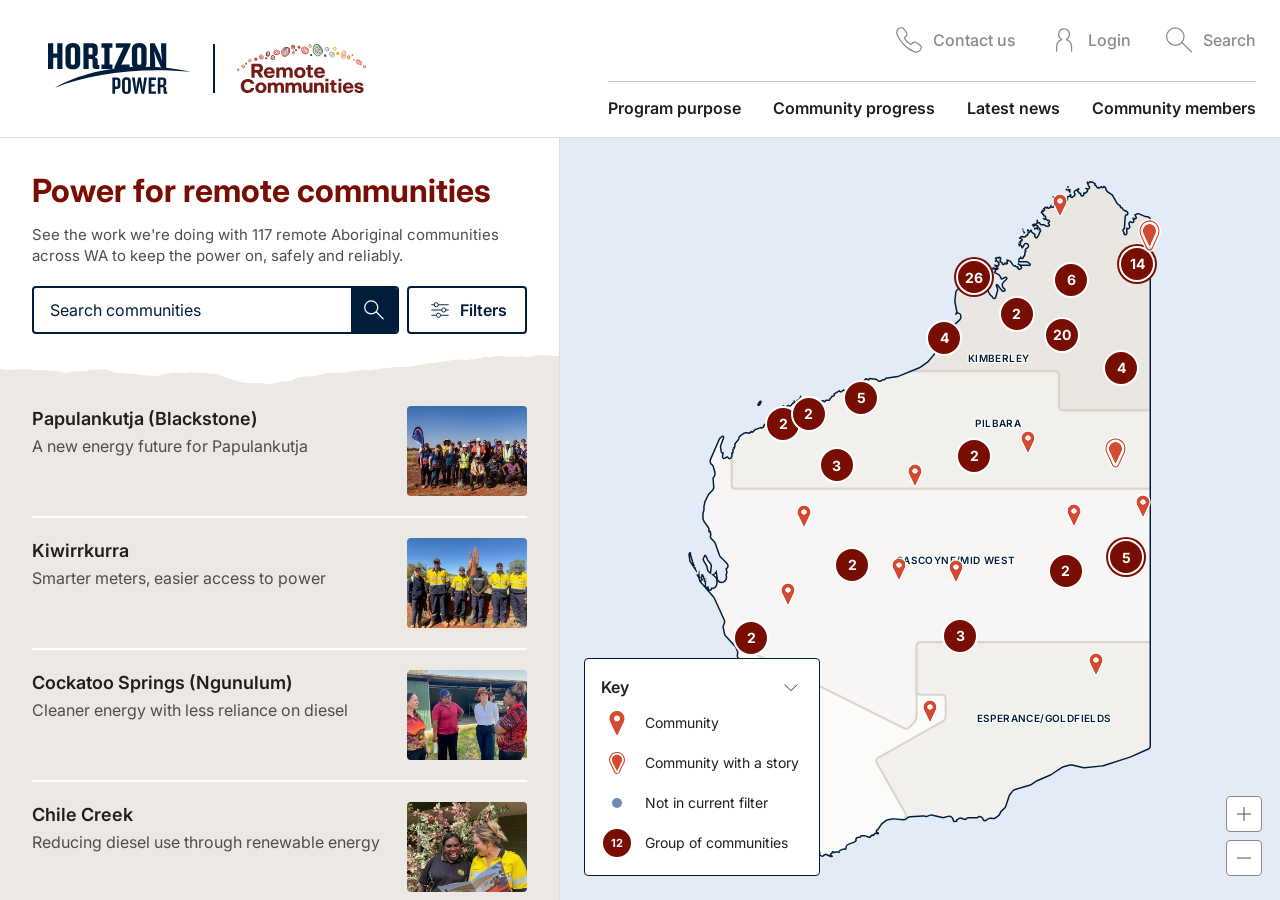
==== prototype-v2/index.html @ 29e87985 "Add version 2 copy and versions launch page prototype/ is now version 1 and frozen (tagged v1-nov-20" ====
<!doctype html>
<html lang="en-AU">
<head>
  <meta charset="utf-8">
  <meta name="viewport" content="width=device-width, initial-scale=1">
  <title>Remote Communities Map · Prototype</title>
  <link rel="preconnect" href="https://fonts.googleapis.com">
  <link rel="preconnect" href="https://fonts.gstatic.com" crossorigin>
  <link href="https://fonts.googleapis.com/css2?family=Inter:wght@400;500;600;700&display=swap" rel="stylesheet">
  <link rel="stylesheet" href="css/styles.css">
</head>
<body>
  <!-- HP RC icon set from the Figma wireframe kit v2 (32px, 1.25 stroke). Strokes use currentColor. -->
  <svg class="sprite" aria-hidden="true" xmlns="http://www.w3.org/2000/svg">
    <symbol id="i-search" viewBox="0 0 32 32"><path d="M12.3242 3.98413C17.1325 3.98413 21.0234 7.85639 21.0234 12.6248C21.0234 17.3931 17.1325 21.2654 12.3242 21.2654C7.51602 21.2653 3.625 17.393 3.625 12.6248C3.625 7.85647 7.51602 3.98425 12.3242 3.98413Z"/><path d="M19.1348 18.6492L28.2426 27.757" stroke-linecap="round"/></symbol>
    <symbol id="i-close" viewBox="0 0 32 32"><path d="M5.7 5.5L26.5 26.5M26.3 5.5L5.5 26.5" stroke-linecap="round"/></symbol>
    <symbol id="i-add" viewBox="0 0 32 32"><path d="M16 5.5V26.5" stroke-linecap="round"/><path d="M26.5 16H5.5" stroke-linecap="round"/></symbol>
    <symbol id="i-minus" viewBox="0 0 32 32"><path d="M26.5 16H5.5" stroke-linecap="round"/></symbol>
    <symbol id="i-chevron-right" viewBox="0 0 32 32"><path d="M12.5 8L20.5 16L12.5 24" stroke-linecap="round" stroke-linejoin="round"/></symbol>
    <symbol id="i-chevron-left" viewBox="0 0 32 32"><path d="M20.0002 24.0376L12.0127 16.0376L20.0002 8.0376" stroke-linecap="round" stroke-linejoin="round"/></symbol>
    <symbol id="i-chevron-down" viewBox="0 0 32 32"><path d="M24.0244 13L16.0244 21L8.02441 13" stroke-linecap="round" stroke-linejoin="round"/></symbol>
    <symbol id="i-call" viewBox="0 0 32 32"><path d="M7.39259 3.81478C7.91983 3.63033 8.48859 3.60925 9.02443 3.75619L9.25978 3.83236L9.28029 3.84017C9.70776 4.01788 10.1996 4.45464 10.6504 4.9222C11.1259 5.41529 11.6367 6.03034 12.1055 6.66341C12.574 7.29598 13.011 7.96025 13.334 8.55501C13.4953 8.85204 13.634 9.1414 13.7334 9.40755C13.8288 9.66282 13.9063 9.94422 13.9063 10.2094V10.2181C13.8988 10.7359 13.7452 11.241 13.4629 11.6752C13.1904 12.0943 12.8076 12.429 12.3584 12.6469C12.1873 12.7516 12.0388 12.8896 11.9209 13.0521C11.8005 13.2182 11.7146 13.4068 11.669 13.6068C11.6234 13.8068 11.6189 14.0144 11.6553 14.2162C11.6827 14.3675 11.7329 14.514 11.8038 14.6498L11.8819 14.7826L11.9268 14.8636C12.9437 17.0649 14.7011 18.8331 16.8838 19.8656L17.3252 20.0629L17.4219 20.1127C17.5504 20.1949 17.6944 20.2511 17.8448 20.2767C17.9949 20.3023 18.1487 20.2971 18.2969 20.2621C18.4453 20.227 18.5861 20.1619 18.709 20.0717C18.8317 19.9815 18.9348 19.8675 19.0127 19.7367L19.0293 19.7113C19.6668 18.7477 20.4497 18.1835 21.378 18.1C22.1613 18.0295 22.932 18.314 23.6573 18.7699L23.9659 18.975C24.7195 19.508 25.5147 20.0435 26.2627 20.642C26.3798 20.7356 26.5013 20.8284 26.6309 20.9271C26.7583 21.0241 26.8937 21.1262 27.0254 21.2328C27.287 21.4444 27.5619 21.6911 27.7872 21.9867C28.017 22.2882 28.1999 22.6473 28.2676 23.0795C28.3351 23.5105 28.2807 23.9711 28.1036 24.4672C27.684 25.5294 26.9943 26.439 26.1026 27.1176C25.2109 27.7961 24.1502 28.2182 23.0362 28.3383C22.4039 28.2445 21.9646 28.119 21.5391 27.9554C17.6059 26.3667 14.0439 24.0041 11.0577 21.0062C8.07136 18.0083 5.72294 14.4368 4.15333 10.5072C3.85658 9.86924 3.70222 9.17394 3.70412 8.47005C3.70611 7.75311 3.86848 7.04561 4.1797 6.39974C4.49097 5.75382 4.94337 5.18593 5.50294 4.73763C6.0568 4.29399 6.70243 3.97905 7.39259 3.81478Z" stroke-linecap="round" stroke-linejoin="round"/></symbol>
    <symbol id="i-email" viewBox="0 0 32 32"><path d="M3.86394 7.43354L15.3865 17.1486C15.7409 17.4474 16.2591 17.4474 16.6136 17.1486L28.1361 7.43354M3.62598 24.3288L13.6204 16.0002M28.3741 24.3288L18.3796 16.0002M5.52967 25.5186H26.4704C27.5217 25.5186 28.3741 24.6663 28.3741 23.615V8.38539C28.3741 7.334 27.5217 6.48169 26.4704 6.48169H5.52967C4.47829 6.48169 3.62598 7.334 3.62598 8.38539V23.615C3.62598 24.6663 4.47829 25.5186 5.52967 25.5186Z"/></symbol>
    <symbol id="i-play" viewBox="0 0 32 32"><path d="M16 28.25C9.22121 28.25 3.75 22.7444 3.75 16C3.75 9.22121 9.25562 3.75 16 3.75C22.7444 3.75 28.25 9.25562 28.25 16C28.25 22.7444 22.7444 28.25 16 28.25ZM20.3701 16.3441L13.4192 20.3357C13.2816 20.4389 13.1784 20.4389 13.1096 20.4389C12.9375 20.4389 12.9375 20.1636 12.9375 20.0604V11.8364C12.9375 11.802 12.9375 11.4579 13.1096 11.4579C13.144 11.4579 13.2128 11.4579 13.3504 11.5611L20.611 15.7591C20.6454 15.7935 20.783 15.8968 20.7486 15.9656C20.7486 16 20.7142 16.1376 20.3701 16.3441Z"/></symbol>
    <symbol id="i-info" viewBox="0 0 32 32"><path d="M16 3.625C22.8345 3.625 28.375 9.16548 28.375 16C28.375 22.8345 22.8345 28.375 16 28.375C9.16548 28.375 3.625 22.8345 3.625 16C3.625 9.16548 9.16548 3.625 16 3.625Z"/><path d="M16 12V23.5" stroke-linecap="round"/><path d="M16 8.19995V8.89995" stroke-width="1.6" stroke-linecap="round"/></symbol>
    <symbol id="i-arrow-right" viewBox="0 0 32 32"><path d="M5.75 15.5H26.25" stroke-linecap="round"/><path d="M19.75 9L26.25 15.4968L19.75 22" stroke-linecap="round" stroke-linejoin="round"/></symbol>
    <symbol id="i-pin" viewBox="0 0 32 32"><path d="M16 3.83008C17.8137 3.83011 19.5535 4.55052 20.8359 5.83301C22.1184 7.11551 22.8389 8.85525 22.8389 10.669C22.8388 14.5067 21.0355 18.9238 19.1787 22.4385C18.2568 24.1836 17.3347 25.6833 16.6426 26.7461C16.3957 27.1253 16.1762 27.4475 15.999 27.7061C15.822 27.4476 15.6041 27.1249 15.3574 26.7461C14.6653 25.6833 13.7423 24.1837 12.8203 22.4385C10.9635 18.9238 9.16117 14.5066 9.16113 10.669C9.16113 8.85519 9.88155 7.11552 11.1641 5.83301C12.4466 4.55049 14.1863 3.83008 16 3.83008Z" stroke-linejoin="round"/><path d="M16 7.02881C18.0102 7.02881 19.6404 8.6583 19.6406 10.6685C19.6406 12.6788 18.0103 14.3091 16 14.3091C13.9899 14.3089 12.3604 12.6787 12.3604 10.6685C12.3606 8.65842 13.99 7.029 16 7.02881Z"/></symbol>
    <symbol id="i-menu" viewBox="0 0 32 32"><path d="M26 8H6M26 16H6M26 24H6" stroke-linecap="round"/></symbol>
    <symbol id="i-power-station" viewBox="0 0 32 32"><path d="M10.4006 6.94672C10.4894 6.65072 10.6669 6.3891 10.9091 6.19719C11.1513 6.00528 11.4466 5.89232 11.7551 5.87358C12.0635 5.85484 12.3703 5.93122 12.634 6.09239C12.8976 6.25357 13.1055 6.49178 13.2295 6.77485C13.0759 6.28968 13.0759 5.76895 13.2295 5.28378C13.4192 4.6487 13.8534 4.11501 14.4366 3.80009C15.0199 3.48518 15.7043 3.41485 16.3394 3.60457C16.9744 3.79429 17.5081 4.22853 17.823 4.81174C18.1379 5.39496 18.2083 6.07939 18.0186 6.71447C17.9231 7.03486 17.7652 7.33322 17.554 7.59239C17.8892 7.25216 18.3287 7.03402 18.8023 6.9728C19.276 6.91157 19.7565 7.01079 20.1671 7.25462C20.5778 7.49845 20.8949 7.87282 21.0679 8.31798C21.2409 8.76314 21.2598 9.25342 21.1215 9.71055M19.2588 18.9079H4.39453V28.5H19.2588M19.2588 28.5H27.606L25.604 21.7135C24.6446 18.4499 24.3523 15.0266 24.7447 11.6476V11.4757H16.8852C17.0135 12.5112 17.0771 13.5538 17.0756 14.5972C17.075 16.0421 16.9506 17.4842 16.704 18.9079H19.2588V28.5ZM13.7404 21.1468L12.6767 23.7016H14.7809L13.7311 26.2657M4.48279 21.1143H8.89098M4.48279 22.8423H8.89098M4.48279 24.5702H8.89098M4.48279 26.2982H8.89098" stroke-linecap="round" stroke-linejoin="round"/></symbol>
    <symbol id="i-power-lines" viewBox="0 0 32 32"><path d="M3.5 4.89237H8.60096M23.399 4.89237H28.5M3.5 7.03667H8.60096M23.399 7.03667H28.5M6.04808 3.5V28.5M13.3702 4.89237H18.4663M13.3702 7.03667H18.4663M15.9183 3.5V28.5M25.9519 3.5V28.5M6.16827 9.33395C8.17308 12.2301 14.5096 11.6105 16 9.44534M6.16827 7.18981C8.17308 10.0929 14.5096 9.44545 16 7.3569M16.0385 9.33395C18.0433 12.2301 24.3798 11.6105 25.8606 9.44534M16.0385 7.18981C18.0433 10.0929 24.3798 9.44545 25.8606 7.3569" stroke-linecap="round" stroke-linejoin="round"/></symbol>
    <symbol id="i-meter" viewBox="0 0 32 32"><path d="M9.9978 18.6741H14.9702M9.9978 6.57592H21.9228V14.384H9.9978V6.57592ZM9.91353 23.1026H22.0916V25.6785H9.91353V23.1026ZM22.0871 18.6741C22.0871 20.1411 20.8924 21.3303 19.4188 21.3303C17.9452 21.3303 16.7506 20.1411 16.7506 18.6741C16.7506 17.2071 17.9452 16.0178 19.4188 16.0178C20.8924 16.0178 22.0871 17.2071 22.0871 18.6741ZM7.95114 3.5H24.0494C24.8169 3.5 25.439 4.1256 25.439 4.89732V27.1027C25.439 27.8744 24.8169 28.5 24.0494 28.5H7.95114C7.18367 28.5 6.56152 27.8744 6.56152 27.1027V4.89732C6.56152 4.1256 7.18367 3.5 7.95114 3.5Z" stroke-linecap="round" stroke-linejoin="round"/></symbol>
    <symbol id="i-battery" viewBox="0 0 32 32"><path d="M5.17308 18.7194H9.33173C10.2557 18.7194 11.0048 19.4653 11.0048 20.3854V26.8341C11.0048 27.7542 10.2557 28.5001 9.33173 28.5001H5.17308C4.24906 28.5001 3.5 27.7542 3.5 26.8341V20.3854C3.5 19.4653 4.24906 18.7194 5.17308 18.7194ZM5.17308 5.31934H9.33173C10.2557 5.31934 11.0048 6.06524 11.0048 6.98537V13.434C11.0048 14.3542 10.2557 15.1001 9.33173 15.1001H5.17308C4.24906 15.1001 3.5 14.3542 3.5 13.434V6.98537C3.5 6.06524 4.24906 5.31934 5.17308 5.31934ZM13.9231 18.7194H18.0817C19.0057 18.7194 19.7548 19.4653 19.7548 20.3854V26.8341C19.7548 27.7542 19.0057 28.5001 18.0817 28.5001H13.9231C12.9991 28.5001 12.25 27.7542 12.25 26.8341V20.3854C12.25 19.4653 12.9991 18.7194 13.9231 18.7194ZM13.9231 5.31934H18.0817C19.0057 5.31934 19.7548 6.06524 19.7548 6.98537V13.434C19.7548 14.3542 19.0057 15.1001 18.0817 15.1001H13.9231C12.9991 15.1001 12.25 14.3542 12.25 13.434V6.98537C12.25 6.06524 12.9991 5.31934 13.9231 5.31934ZM22.6683 18.7194H26.8269C27.7509 18.7194 28.5 19.4653 28.5 20.3854V26.8341C28.5 27.7542 27.7509 28.5001 26.8269 28.5001H22.6683C21.7443 28.5001 20.9952 27.7542 20.9952 26.8341V20.3854C20.9952 19.4653 21.7443 18.7194 22.6683 18.7194ZM22.6683 5.31934H26.8269C27.7509 5.31934 28.5 6.06524 28.5 6.98537V13.434C28.5 14.3542 27.7509 15.1001 26.8269 15.1001H22.6683C21.7443 15.1001 20.9952 14.3542 20.9952 13.434V6.98537C20.9952 6.06524 21.7443 5.31934 22.6683 5.31934Z" stroke-linecap="round" stroke-linejoin="round"/></symbol>
    <symbol id="i-wifi" viewBox="0 0 32 32"><path d="M22.3922 17.6683C20.4197 16.5009 18.1531 15.9211 15.8605 15.9977C13.5679 16.0742 11.3453 16.8038 9.45553 18.1001M25.3384 14.8211C22.577 12.9255 19.2891 11.9408 15.9371 12.0055C12.5851 12.0702 9.33781 13.181 6.65212 15.1817M28.375 11.7651C24.7867 9.09394 20.412 7.68291 15.9343 7.75245C11.4566 7.82199 7.12814 9.36818 3.625 12.1495M17.9038 22.3519C17.9038 23.4002 17.0515 24.25 16 24.25C14.9485 24.25 14.0962 23.4002 14.0962 22.3519C14.0962 21.3036 14.9485 20.4538 16 20.4538C17.0515 20.4538 17.9038 21.3036 17.9038 22.3519Z" stroke-linecap="round" stroke-linejoin="round"/></symbol>
    <symbol id="i-fuel" viewBox="0 0 32 32"><path d="M17.3887 10.6511H19.6109C20.4998 10.6511 21.2776 11.4289 21.2776 12.3178V26.429C21.2776 27.429 21.9442 28.3179 22.9442 28.429C24.1665 28.6512 25.1665 27.6512 25.1665 26.5401V8.0956C25.1665 6.65115 25.9442 5.20671 27.1665 4.42893L28.4998 3.54004M25.1667 10.0956H26.8334M3.5 15.1137H17.3846M17.3889 27.336C17.3889 28.0026 16.9445 28.4471 16.2778 28.4471H4.61111C3.94444 28.4471 3.5 28.0026 3.5 27.336V6.22488C3.5 5.55821 3.94444 5.11377 4.61111 5.11377H16.2778C16.9445 5.11377 17.3889 5.55821 17.3889 6.22488V27.336ZM14.3332 10.1137C14.3332 9.2248 13.5554 8.44702 12.6665 8.44702H8.22209C7.3332 8.44702 6.55542 9.2248 6.55542 10.1137C6.55542 11.0026 7.3332 11.7803 8.22209 11.7803H12.6665C13.5554 11.7803 14.3332 11.0026 14.3332 10.1137Z" stroke-linecap="round" stroke-linejoin="round"/></symbol>
    <symbol id="i-security" viewBox="0 0 32 32"><path d="M11.1928 15.8558L13.6558 19.8462L20.8082 12.1538M25.0489 7.91592C22.1439 7.6804 19.3817 6.45572 17.3339 4.38318L16.7624 3.81795C16.3338 3.39402 15.5719 3.39402 15.1909 3.81795L14.667 4.38318C12.5716 6.45572 9.85704 7.6804 6.95201 7.91592C6.38053 7.96302 5.9043 8.43406 5.9043 8.99929V12.2023C5.9043 18.891 9.5713 25.0615 15.429 28.3587C15.5719 28.4529 15.81 28.5 16.0005 28.5C16.191 28.5 16.3815 28.4529 16.5719 28.3587C22.4296 25.0615 26.0966 18.891 26.0966 12.2023V8.99929C26.0966 8.43406 25.6204 7.91592 25.0489 7.91592Z" stroke-linecap="round" stroke-linejoin="round"/></symbol>
    <symbol id="i-user" viewBox="0 0 100 100"><path d="M27 85V71.5811C27 61.0404 33.5326 52.0555 42.6557 48.7883C43.0686 48.6327 43.1062 48.0493 42.7308 47.8159C36.6862 44.6265 32.7442 37.7031 33.7578 29.9628C34.7715 22.1837 40.9287 15.9605 48.4374 15.1048C58.5366 13.9768 67.0965 22.106 67.0965 32.3355C67.0965 39.1033 63.3797 44.9376 57.9359 47.8159C57.5229 48.0493 57.5605 48.5938 58.011 48.7494C66.9839 51.9777 73.4414 60.7292 73.6667 71.0365V84.9611" stroke-width="4" stroke-linecap="round" stroke-linejoin="round"/></symbol>
    <!-- Not in the HP RC icon set; drawn to match it (32px, 1.25 stroke) for the Filters button. -->
    <symbol id="i-filter" viewBox="0 0 32 32"><path d="M5 9H27M5 16H27M5 23H27" stroke-linecap="round"/><circle cx="11" cy="9" r="2.75" fill="#fff"/><circle cx="21" cy="16" r="2.75" fill="#fff"/><circle cx="14" cy="23" r="2.75" fill="#fff"/></symbol>
    <symbol id="i-share" viewBox="0 0 32 32"><path d="M23 11.5C24.933 11.5 26.5 9.933 26.5 8C26.5 6.067 24.933 4.5 23 4.5C21.067 4.5 19.5 6.067 19.5 8C19.5 9.933 21.067 11.5 23 11.5Z"/><path d="M9 19.5C10.933 19.5 12.5 17.933 12.5 16C12.5 14.067 10.933 12.5 9 12.5C7.067 12.5 5.5 14.067 5.5 16C5.5 17.933 7.067 19.5 9 19.5Z"/><path d="M23 27.5C24.933 27.5 26.5 25.933 26.5 24C26.5 22.067 24.933 20.5 23 20.5C21.067 20.5 19.5 22.067 19.5 24C19.5 25.933 21.067 27.5 23 27.5Z"/><path d="M12 14.3L20 9.69995M12 17.7L20 22.3"/></symbol>
    <symbol id="i-sound" viewBox="0 0 32 32"><path d="M5.5 12.5H10L16.5 7V25L10 19.5H5.5V12.5Z" stroke-linejoin="round"/><path d="M20.5 12.5C21.5 13.5 22 14.7 22 16C22 17.3 21.5 18.5 20.5 19.5M23.5 9C25.4 10.9 26.5 13.4 26.5 16C26.5 18.6 25.4 21.1 23.5 23" stroke-linecap="round"/></symbol>
  </svg>

  <!-- Wireframe of the header on remotecommunities.horizonpower.com.au -->
  <header class="site-header">
    <!-- Logo lock-up exported from the creative's Figma, unchanged: Horizon Power, a divider, Remote Communities. -->
    <a class="logo" href="#" data-action="reset" aria-label="Horizon Power Remote Communities home">
      <img class="logo-hp" src="images/design/logo-horizon-power.svg" alt="">
      <img class="logo-divider" src="images/design/logo-divider.svg" alt="">
      <img class="logo-rc" src="images/design/logo-remote-communities.svg" alt="">
    </a>
    <div class="header-nav">
      <nav class="utility-nav" aria-label="Utility">
        <a href="#" data-action="soon"><svg class="icon"><use href="#i-call"/></svg><span>Contact us</span></a>
        <a href="#" data-action="soon"><svg class="icon"><use href="#i-user"/></svg><span>Login</span></a>
        <a href="#" data-action="search"><svg class="icon"><use href="#i-search"/></svg><span>Search</span></a>
      </nav>
      <nav class="main-nav" aria-label="Main">
        <a href="#" data-action="soon">Program purpose</a>
        <a href="#" aria-current="page">Community progress</a>
        <a href="#" data-action="soon">Latest news</a>
        <a href="#" data-action="soon">Community members</a>
      </nav>
    </div>
    <button type="button" class="menu-btn" data-action="soon" aria-label="Menu"><svg class="icon"><use href="#i-menu"/></svg></button>
  </header>

  <main class="layout">
    <aside class="panel" id="panel" aria-live="polite">
      <div class="sheet-handle" aria-hidden="true"></div>
      <div class="panel-body" id="panel-body"></div>
    </aside>

    <section class="map" id="map" aria-label="Map of remote communities in Western Australia">
      <div class="map-viewport" id="map-viewport">
        <svg class="map-stage" id="map-stage" aria-hidden="true"></svg>
        <div class="markers" id="markers"></div>
      </div>

      <div class="legend" id="legend">
        <button type="button" class="legend-toggle" id="legend-toggle" aria-expanded="true" aria-controls="legend-list">
          <span>Key</span><svg class="icon" aria-hidden="true"><use href="#i-chevron-down"/></svg>
        </button>
        <ul id="legend-list">
          <li><span class="m"><img src="images/design/key-pin.svg" alt=""></span>Community</li>
          <li><span class="m"><img src="images/design/key-pin-story.svg" alt=""></span>Community with a story</li>
          <li><span class="m"><img src="images/design/map-dot-faded.svg" alt=""></span>Not in current filter</li>
          <li><span class="m"><span class="cluster">12</span></span>Group of communities</li>
        </ul>
      </div>

      <div class="zoom">
        <button type="button" data-zoom="in" aria-label="Zoom in"><svg class="icon"><use href="#i-add"/></svg></button>
        <button type="button" data-zoom="out" aria-label="Zoom out"><svg class="icon"><use href="#i-minus"/></svg></button>
      </div>
    </section>
  </main>

  <div class="toast" id="toast" role="status" hidden></div>

  <!-- Prototype options: Shift + O shows or hides this panel. -->
  <aside class="options" id="options" aria-labelledby="options-title" hidden></aside>

  <script src="js/outline.js"></script>
  <script src="js/data.js"></script>
  <script src="js/content.js"></script>
  <script src="js/app.js"></script>
</body>
</html>
---- prototype-v2/css/styles.css ----
/* Horizon Power's brand font. Licensed for internal use only, so the files live in prototype/fonts/ on your own
   machine and are never committed (see fonts/README.md). Without them, everything falls back to Inter. */
@font-face {
  font-family: "Beausite Classic"; font-style: normal; font-weight: 400; font-display: swap;
  src: local("Beausite Classic Regular"), local("BeausiteClassic-Regular"), url("../fonts/BeausiteClassic-Regular.woff2") format("woff2");
}
@font-face {
  font-family: "Beausite Classic"; font-style: normal; font-weight: 500; font-display: swap;
  src: local("Beausite Classic Medium"), local("BeausiteClassic-Medium"), url("../fonts/BeausiteClassic-Medium.woff2") format("woff2");
}
@font-face {
  font-family: "Beausite Classic"; font-style: normal; font-weight: 600; font-display: swap;
  src: local("Beausite Classic Semibold"), local("BeausiteClassic-Semibold"), url("../fonts/BeausiteClassic-Semibold.woff2") format("woff2");
}
@font-face {
  font-family: "Beausite Classic"; font-style: normal; font-weight: 700; font-display: swap;
  src: local("Beausite Classic Bold"), local("BeausiteClassic-Bold"), url("../fonts/BeausiteClassic-Bold.woff2") format("woff2");
}

/* Tokens from the v2 wireframe kit (HP Design System lookalikes, greyscale). */
:root {
  --grey-050: #f7f7f7;
  --grey-100: #eeeeee;
  --grey-200: #dedede;
  --grey-300: #c4c4c4;
  --grey-500: #8a8a8a;
  --grey-700: #4d4d4d;
  --grey-900: #1f1f1f;
  --white: #ffffff;
  --map-bg: #e3ebf7; /* sea, from the creative's map */

  /* Creative's palette (Figma "desert" and "sky" styles), used by the profile panels so far. */
  --red: #780d02;        /* desert/dark */
  --red-mid: #d44a31;    /* desert/mid 1 */
  --red-tint: #fef1e7;   /* in-progress and planned fills (no style name in Figma) */
  --navy: #001e3c;       /* sky/dark, core/navy */
  --orange: #c54630;     /* core/orange: the design system's primary button colour */
  --sand: #f7f6f4;       /* desert/neutral 20: panel background */
  --sand-dark: #ece9e4;  /* desert/neutral 50: bands and photo placeholders */

  --radius: 4px;
  --header-h: 138px;
  --panel-w: 560px;
  --font: "Beausite Classic", "Inter", system-ui, -apple-system, "Segoe UI", sans-serif;
}

* { box-sizing: border-box; }
html, body { height: 100%; }
body {
  margin: 0;
  font-family: var(--font);
  font-size: 16px;
  line-height: 1.4;
  color: var(--grey-900);
  background: var(--white);
  -webkit-font-smoothing: antialiased;
}
h1, h2, h3, p { margin: 0; }
button { font: inherit; color: inherit; background: none; border: 0; padding: 0; cursor: pointer; }
a { color: inherit; }
:focus-visible { outline: 3px solid var(--grey-900); outline-offset: 2px; }

.sprite { position: absolute; width: 0; height: 0; overflow: hidden; }
.icon {
  width: 32px; height: 32px; flex-shrink: 0;
  fill: none; stroke: currentColor; stroke-width: 1.25;
}
.icon-24 { width: 24px; height: 24px; }
.icon-20 { width: 20px; height: 20px; }
.icon-48 { width: 48px; height: 48px; }
.visually-hidden {
  position: absolute; width: 1px; height: 1px; overflow: hidden;
  clip: rect(0 0 0 0); white-space: nowrap;
}

/* ---------- Header ---------- */
/* Wireframe of the remotecommunities.horizonpower.com.au header: logo left, utility links above the main nav on the right. */
.site-header {
  height: var(--header-h);
  display: flex; align-items: center; justify-content: space-between;
  padding: 0 24px 0 48px;
  border-bottom: 1px solid var(--grey-200);
  background: var(--white);
}
/* Logo lock-up from the creative's Figma (desktop sizes exactly as there). */
.logo { display: flex; align-items: center; gap: 22px; flex-shrink: 0; }
.logo img { display: block; }
.logo-hp { width: 142.642px; height: 51.816px; }
.logo-divider { width: 2px; height: 49.033px; }
.logo-rc { width: 129.198px; height: 49.528px; }
.header-nav { align-self: stretch; display: flex; flex-direction: column; }
.utility-nav {
  height: 82px; padding: 24px 0;
  display: flex; justify-content: flex-end; gap: 32px;
  border-bottom: 1px solid var(--grey-300);
}
.utility-nav a {
  display: inline-flex; align-items: center; gap: 8px;
  font-size: 16px; font-weight: 500; color: var(--grey-500); text-decoration: none;
}
.main-nav { display: flex; justify-content: flex-end; gap: 32px; }
.main-nav a {
  padding: 15px 0 18px;
  font-size: 16px; font-weight: 600; color: var(--grey-900); text-decoration: none; white-space: nowrap;
}
.menu-btn { display: none; }

/* ---------- Layout ---------- */
.layout {
  height: calc(100% - var(--header-h));
  display: flex;
}
.panel {
  width: var(--panel-w); flex-shrink: 0;
  border-right: 1px solid var(--grey-200);
  background: var(--white);
  position: relative;
  display: flex; flex-direction: column;
}
.panel-body { flex: 1; overflow-y: auto; overscroll-behavior: contain; }
.sheet-handle { display: none; }

/* ---------- Shared components ---------- */
.btn {
  display: inline-flex; align-items: center; justify-content: center; gap: 8px;
  min-height: 46px; padding: 12px 20px;
  border-radius: var(--radius);
  font-size: 16px; font-weight: 600; line-height: 22px; text-decoration: none;
  white-space: nowrap;
}
.btn .icon { width: 24px; height: 24px; }
.btn-primary { background: var(--grey-900); color: var(--white); }
.btn-secondary { border: 2px solid var(--grey-900); padding: 10px 18px; background: var(--white); }
.btn-link { padding: 12px 0; }
.link-arrow {
  display: inline-flex; align-items: center; gap: 8px;
  font-size: 16px; font-weight: 600; text-decoration: none;
}
.link-arrow .icon { width: 24px; height: 24px; }

/* Search and Filters split the panel width 50/50. */
/* The search box takes the room; Filters is only as wide as its content (about a quarter of the panel). */
/* Filters is at least as wide as the story thumbnails below it (120px), so their right-hand columns line up;
   it grows when the active-filter count appears. */
.search { display: grid; grid-template-columns: minmax(0, 1fr) minmax(120px, auto); gap: 8px; }
/* The search field follows HP's Design System text input (Figma YO73hE2jQ5KwtoR9eYrnzj, Input 7453:15863): white, a 1px
   Core/Navy border with 4px corners, 12 x 16px padding and navy Beausite Regular 16/22 text, with the border going to
   2px when active. Its one border wraps the search button too (user's choice), so field and button read as one control. */
.search-field {
  position: relative; display: flex; height: 48px; min-width: 0;
  border: 2px solid var(--navy); border-radius: var(--radius); background: var(--white); /* 2px to match the Filters button (client edit) */
}
.search-field:focus-within { box-shadow: 0 0 0 1px var(--navy); } /* the border grows by 1px when active */
.search-field input {
  flex: 1; min-width: 0; border: 0; border-radius: var(--radius) 0 0 var(--radius); background: none;
  padding: 12px 16px; font: inherit; font-size: 16px; font-weight: 400; line-height: 22px; color: var(--navy);
}
.search-field input:focus-visible { outline: none; } /* the field's active border shows focus instead */
.search-field input::placeholder { color: var(--navy); opacity: 1; }
.search-field > button {
  width: 46px; flex-shrink: 0;
  display: grid; place-items: center;
  background: var(--navy); color: var(--white); /* Core/Navy, like the field's border (client edit) */
  border-radius: 0 2px 2px 0; /* sits just inside the field's 4px corners and 2px border */
}
.search-field > button .icon { width: 24px; height: 24px; stroke-width: 1.667; } /* icon buttons: 24px icon, 12px padding */
.search .btn-secondary { height: 48px; min-width: 0; padding: 10px 16px; gap: 8px; }

/* Buttons on the landing and filters panels follow HP's design system (Figma "Design System" YO73hE2jQ5KwtoR9eYrnzj,
   Buttons 7453:3951): primary is Core/Orange with white text, darkening to Desert/Dark on hover; secondary is a 2px
   orange outline with orange text, darkening the same way (the design system's theme buttons do this on hover). */
.home .btn-primary, .filters .btn-primary { background: var(--orange); color: var(--white); }
.home .btn-primary:hover, .filters .btn-primary:hover { background: var(--red); }
.search-field > button:hover { background: var(--red); } /* darkens to Desert/Dark like the other buttons */
.home .btn-secondary { border-color: var(--navy); color: var(--navy); } /* Filters is navy to go with the search field (client edit) */
.home .btn-secondary:hover { border-color: var(--red); color: var(--red); }
.home .search .btn-secondary .count { background: var(--navy); }
.home .search .btn-secondary:hover .count { background: var(--red); }
.search .btn-secondary .count {
  display: inline-grid; place-items: center; min-width: 22px; height: 22px; padding: 0 6px;
  border-radius: 11px; background: var(--grey-900); color: var(--white); font-size: 12px;
}

.tag {
  display: inline-flex; align-items: center; gap: 6px;
  padding: 4px 10px; border-radius: var(--radius);
  font-size: 12px; font-weight: 600; line-height: 18px; white-space: nowrap;
}
.tag .icon { width: 16px; height: 16px; stroke-width: 2.5; }
.tag-outline { border: 1px solid var(--grey-900); background: var(--white); text-decoration: none; }
.tag-solid { background: var(--grey-900); color: var(--white); }
.tag-mid { background: var(--grey-300); }
.status { font-size: 14px; padding: 4px 8px; }

.placeholder {
  display: grid; place-items: center; text-align: center;
  background: var(--grey-200); color: var(--grey-700);
  border-radius: var(--radius); font-size: 14px; padding: 12px;
}

/* ---------- Home panel ---------- */
.home { --pad: 32px; padding: 32px var(--pad) 0; display: flex; flex-direction: column; gap: 20px; min-height: 100%; }
.home h1 { font-size: 32px; font-weight: 700; line-height: 1.3; color: var(--red); } /* the profile name's colour */
.home .intro { font-size: 15px; color: var(--grey-700); margin-top: -8px; }

/* Search results drop down over the content under the search field, like a native select, rather than pushing it down. */
.results {
  position: absolute; top: calc(100% + 4px); left: -1px; right: -1px; z-index: 5;
  list-style: none; margin: 0; padding: 0; max-height: 320px; overflow-y: auto;
  background: var(--white); border: 1px solid var(--grey-300); border-radius: var(--radius);
  box-shadow: 0 4px 12px rgba(0, 0, 0, 0.12);
}
.results[hidden] { display: none; }
.results li + li { border-top: 1px solid var(--grey-200); }
.results button { width: 100%; text-align: left; padding: 12px 16px; display: flex; flex-direction: column; }
.results button:hover { background: var(--grey-050); }
.results small { color: var(--grey-700); font-size: 14px; }
.results .empty { padding: 12px 16px; color: var(--grey-700); font-size: 14px; }

/* The story list sits in a sand band, as in the profiles: the torn top edge between the search row and the first story
   (client edit), then the band runs to the bottom of the panel with no bottom edge. The panel above stays white. */
.stories { display: flex; flex-direction: column; }
.home .stories.band {
  flex: 1; margin: calc((100% + 2 * var(--pad)) * 32 / 559) calc(-1 * var(--pad)) 0;
  padding: 0 var(--pad) 32px;
}
.home .stories.band::after { display: none; }
.story-card {
  position: relative; cursor: pointer;
  display: grid; grid-template-columns: 1fr 120px; grid-template-rows: auto 1fr; gap: 4px 16px;
  padding: 20px 0; border-bottom: 2px solid var(--white);
}
.story-card:last-child { border-bottom: 0; }
.story-card h3 { font-size: 18px; font-weight: 600; }
.story-card h3 a { text-decoration: none; }
/* Stretch the title link over the whole card, so the card is one big, clearly named target. */
.story-card h3 a::after { content: ""; position: absolute; inset: 0; }
.story-card:hover h3 a { text-decoration: underline; }
.story-card h3 a:focus-visible { outline: none; }
.story-card:focus-within { outline: 3px solid var(--grey-900); outline-offset: 4px; }
.story-card p { color: var(--grey-700); grid-column: 1; }
.story-card .thumb { grid-column: 2; grid-row: 1 / span 2; width: 100%; height: 90px; }
.photo { display: block; object-fit: cover; background: var(--grey-200); border-radius: var(--radius); }
img.hero { width: 100%; border-radius: 0; }

/* ---------- Filters panel ---------- */
.filters { display: flex; flex-direction: column; min-height: 100%; }
.filters-head {
  display: flex; align-items: center; justify-content: space-between;
  padding: 32px 32px 0;
}
.filters-head h2 { display: flex; align-items: center; gap: 10px; font-size: 24px; font-weight: 700; }
.filters-head h2 button { display: grid; }
.filters-head .icon { width: 24px; height: 24px; }
.text-link { font-size: 14px; font-weight: 500; color: var(--grey-700); text-decoration: underline; }
.filters-body { flex: 1; padding: 24px 32px; display: flex; flex-direction: column; gap: 24px; }
.filter-group { display: flex; flex-direction: column; gap: 8px; border: 0; margin: 0; padding: 0; }
.filter-group legend { font-size: 15px; font-weight: 600; padding: 0; margin-bottom: 8px; }
.tile {
  display: flex; align-items: center; gap: 12px;
  width: 100%; min-height: 56px; padding: 12px 20px 12px 12px;
  border: 1px solid var(--grey-500); border-radius: var(--radius);
  background: var(--white); text-align: left;
}
.tile + .tile { margin-top: 8px; }
.tile.no-icon { padding-left: 12px; }
.tile .label { flex: 1; font-weight: 600; line-height: 22px; }
.tile .count { font-size: 14px; color: var(--grey-700); }
.tile .desc { display: block; font-weight: 400; font-size: 14px; line-height: 20px; color: var(--grey-700); margin-top: 2px; }
.tile.medium { min-height: 72px; }
.tile[aria-pressed="true"] { background: var(--grey-900); border-color: var(--grey-900); color: var(--white); }
.tile[aria-pressed="true"] .count, .tile[aria-pressed="true"] .desc { color: var(--grey-200); }
.show-more { align-self: flex-start; font-size: 14px; font-weight: 600; text-decoration: underline; margin-top: 8px; }
.select { position: relative; display: flex; height: 48px; }
.select select {
  flex: 1; appearance: none; border: 1px solid var(--grey-500); border-right: 0;
  border-radius: var(--radius) 0 0 var(--radius); padding: 0 16px; font: inherit; color: var(--grey-700); background: var(--white);
}
.select span {
  width: 48px; display: grid; place-items: center; background: var(--grey-900); color: var(--white);
  border-radius: 0 var(--radius) var(--radius) 0; pointer-events: none;
}
.note { font-size: 13px; color: var(--grey-700); }
.filters-foot {
  position: sticky; bottom: 0;
  display: grid; grid-template-columns: minmax(0, 1fr) minmax(0, 1fr); align-items: center; gap: 12px;
  height: 80px; padding: 16px 32px;
  border-top: 1px solid var(--grey-200); background: var(--white);
}
/* Split in half: Clear all centred in the left half, the full-width button (text centred) in the right half. */
.filters-foot .btn { width: 100%; justify-content: center; }

/* ---------- Profile panel ----------
   Visual treatment from the creative's Figma (Nov 2026): "D03b" (rich profile) and "D04b" (simple profile) in the
   Remote Communities Map file P9Y58ygtCG3Ap8DGGMThu2. Values are copied from it; the rest of the page is still the
   greyscale wireframe. Icon stroke widths are in the sprite's 32-unit viewBox, worked out from Figma's pixel strokes. */
.panel.profile { background: var(--sand); }
.profile-bar {
  position: sticky; top: 0; z-index: 2;
  display: flex; align-items: center; justify-content: flex-end;
  height: 48px; padding: 14px 16px 14px 32px; background: var(--sand);
}
.profile-bar .actions { display: flex; gap: 16px; }
.profile-bar .actions button { display: flex; color: #1f1f1f; }
.profile-bar .actions .icon { width: 20px; height: 20px; stroke-width: 2; }
.hero { height: 280px; border-radius: 0; }
.panel.profile .placeholder { background: var(--sand-dark); color: var(--navy); }
.profile-main { display: flex; flex-direction: column; color: var(--navy); }

.profile-name { padding: 0 32px 24px; }
/* With a feature photo above it, the name keeps its 24px of space on top. */
.profile-main:not(.simple) .profile-name { padding-top: 24px; }
.profile-name h2 { font-size: 32px; font-weight: 700; line-height: 1.45; color: var(--red); }
.name-row { display: flex; align-items: center; gap: 8px; }
.say-name {
  display: inline-flex; align-items: center; justify-content: center; flex-shrink: 0;
  width: 40px; height: 40px; border-radius: 20px; color: #212121;
}
.say-name:hover { background: var(--sand-dark); }
.say-name .icon { width: 28px; height: 28px; stroke-width: 1.714; }
.say-name.playing { background: var(--red); color: var(--white); }
.profile-name .aka { margin-top: 6px; font-size: 15px; line-height: 1.45; color: var(--navy); }
.profile-main.simple .profile-name .aka { line-height: normal; }

/* Bands: full-width sand blocks with the creative's torn top and bottom edges (the design's "Intersect" shapes, exported as
   SVG). The edges keep their shape and scale with the panel width; the plain block between them grows with the content. */
.band {
  position: relative; margin: calc(100% * 32 / 559) 0; background: var(--sand-dark);
}
.band::before, .band::after {
  content: ""; position: absolute; left: 0; right: 0; aspect-ratio: 559 / 32;
  background: no-repeat center / 100% 100%; pointer-events: none;
}
/* The top edge's artwork stops 0.89 units short of its 32-unit-tall SVG, so it's pulled down that much to meet the block without a seam. */
.band::before { bottom: 100%; transform: translateY(calc(100% * 0.89 / 32)); background-image: url("../images/design/edge-top.svg"); }
/* Flipped left to right so the bottom tear is not just the top one turned upside down. */
.band::after { top: 100%; transform: scaleX(-1); background-image: url("../images/design/edge-bottom.svg"); }

.about { padding: 35px 57px 37px; display: flex; flex-direction: column; gap: 16px; }
.facts { display: grid; grid-template-columns: minmax(0, 1fr) minmax(0, 1fr); gap: 16px; }
.fact { display: flex; flex-direction: column; gap: 2px; }
.fact span { font-size: 14px; line-height: 20px; color: var(--navy); }
.fact strong { font-size: 18px; font-weight: 600; line-height: 24px; color: var(--red); }

.section { padding: 24px 32px; display: flex; flex-direction: column; gap: 28px; }
.section h3 { margin: 0; color: var(--red); line-height: 1.45; }
.story { gap: 16px; }
.story h3 { font-size: 22px; font-weight: 700; }
.story p { font-size: 16px; line-height: 1.45; }
/* Link to an HP news article after a story's text: the article title as an underlined text link. */
.story-article .link-arrow { display: inline; color: var(--navy); text-decoration: underline; text-underline-offset: 3px; }
.story-article .link-arrow:hover { text-decoration-thickness: 2px; }
.story-article .link-arrow .icon { display: inline-block; vertical-align: -6px; margin-left: 6px; }
.video { aspect-ratio: 496 / 278; flex-direction: column; gap: 10px; }
.video .play { width: 64px; height: 64px; display: grid; place-items: center; background: var(--sand); border-radius: 32px; color: var(--red); }
.video .play img { width: 40px; height: 40px; }
.caption { font-size: 13px; font-weight: 500; line-height: 1.45; color: var(--navy); }
.story .caption { margin-top: 0; }

.quote { margin-left: 0; margin-right: 0; padding: 21px 43px 21px 67px; color: var(--red); }
.quote p { font-size: 18px; font-style: italic; line-height: 1.45; }
.quote footer { margin-top: 8px; font-size: 13px; font-weight: 500; line-height: 1.45; }

.media { display: flex; flex-direction: column; gap: 12px; }
.section-head { display: flex; justify-content: space-between; align-items: center; }
.section-head h3 { font-size: 18px; font-weight: 600; }
.section-head a { font-size: 14px; font-weight: 500; line-height: 1.45; color: var(--navy); text-decoration: none; }
.photos { display: grid; grid-template-columns: repeat(3, 1fr); gap: 8px; }
.photos .placeholder { aspect-ratio: 1; }
.photos .more { font-weight: 600; }
.before-after { display: grid; grid-template-columns: 1fr 1fr; gap: 8px; }
.before-after .placeholder { aspect-ratio: 244 / 171; }
.before-after .caption { margin-top: 6px; }

.works { display: flex; flex-direction: column; gap: 2px; } /* the same 2px as a fact's label and value */
/* The "Works" heading is an eyebrow like the facts' labels (Region, Service provider). */
.works > h3 { margin: 0; font-size: 14px; font-weight: 400; line-height: 20px; color: var(--navy); }
.work-list { list-style: none; margin: 0; padding: 0; display: flex; flex-direction: column; gap: 4px; }
.work-item { display: flex; align-items: center; gap: 16px; padding: 12px 16px; border-radius: var(--radius); }
.work-item.completed { background: var(--red); color: var(--white); }
.work-item.in-progress { background: var(--red-tint); color: var(--red); padding: 11px 15px; border: 1px solid var(--red); }
.work-item.planned { color: var(--red); padding: 11px 15px; border: 1px solid var(--red-mid); }
.work-art { flex-shrink: 0; width: 40px; height: 40px; display: grid; place-items: center; }
.work-art .icon, .work-icon { width: 40px; height: 40px; stroke-width: 1.667; }
.work-icon { display: block; }
/* The hand-drawn works icons are dark red artwork; on the dark red block they're turned white. */
.work-item.completed .work-icon { filter: brightness(0) invert(1); }
.work-item strong { display: block; font-size: 16px; font-weight: 600; line-height: normal; }
.work-item small { display: block; font-size: 14px; line-height: normal; }
.explainer { padding: 18px 20px; border-radius: var(--radius); display: flex; flex-direction: column; gap: 10px; }
.explainer h4 { display: flex; align-items: center; gap: 8px; margin: 0; font-size: 15px; font-weight: 600; line-height: 1.45; color: var(--red); }
.explainer h4 .icon { width: 18px; height: 18px; stroke-width: 2.222; }
.explainer p { font-size: 14px; line-height: 1.45; }
.explainer .link-arrow { gap: 6px; font-size: 14px; line-height: 1.45; color: var(--navy); }
.explainer .link-arrow .icon { width: 16px; height: 16px; stroke-width: 2.5; }

.contact { padding: 32px 57px 32px; display: flex; flex-direction: column; }
.contact small { font-size: 14px; line-height: 20px; }
.contact h3 { margin: 4px 0 0; font-size: 24px; font-weight: 600; line-height: 30px; color: var(--red); }
.contact > p:not(.alert) { margin-top: 16px; font-size: 16px; line-height: 22px; }
.contact .buttons { display: flex; flex-wrap: wrap; gap: 12px; margin-top: 16px; }
.contact .btn { height: 46px; min-height: 46px; }
.contact .btn .icon { stroke-width: 2; }
/* The design system's buttons, as on the landing panel: primary is core/orange, secondary a 2px orange outline; both go desert/dark on hover. */
.contact .btn-primary { background: var(--orange); color: var(--white); }
.contact .btn-primary:hover { background: var(--red); }
.contact .btn-secondary { border-color: var(--orange); color: var(--orange); }
.contact .btn-secondary:hover { border-color: var(--red); color: var(--red); }
.contact .alert { display: flex; align-items: center; gap: 8px; margin-top: 16px; font-size: 14px; font-weight: 600; line-height: 20px; }
.contact .alert .icon { width: 24px; height: 24px; stroke-width: 2; }

/* The nearby communities start 32px down, at every breakpoint (client edit). */
.section.nearby-section { padding-top: 32px; }
.section h3#nearby-h { font-size: 18px; font-weight: 600; margin-bottom: 4px; }
.nearby { list-style: none; padding: 0; margin: 0; display: flex; flex-direction: column; gap: 4px; }
.nearby li { border-bottom: 1px solid var(--red-mid); }
.nearby button { width: 100%; display: flex; align-items: center; gap: 12px; padding: 12px 0; text-align: left; color: var(--navy); }
.nearby .icon { flex-shrink: 0; width: 32px; height: 32px; stroke-width: 1.5; }
.nearby button > .icon:first-child { color: var(--red); }
.nearby .text { flex: 1; }
.nearby strong { display: block; font-size: 16px; font-weight: 600; line-height: 22px; }
.nearby small { display: block; font-size: 14px; line-height: 20px; }

/* ---------- Map ---------- */
.map {
  flex: 1; position: relative; overflow: hidden;
  background: var(--map-bg);
}
.map-viewport {
  position: absolute; inset: 0;
  touch-action: none; cursor: grab;
}
.map-viewport.dragging { cursor: grabbing; }
.map-stage { position: absolute; inset: 0; width: 100%; height: 100%; }
/* Map visual treatment from the creative's Figma (D01 "Map on load" 129:10145 and the overview 121:7214):
   pale blue sea, sand service areas with rounded corners and a soft outline, and a navy coastline drawn inside the edge. */
.map-stage .state { fill: #fbfbfa; } /* the South West Interconnected System area, left blank */
.map-stage .region { stroke: #d9d3ca; stroke-width: 2; stroke-linejoin: round; vector-effect: non-scaling-stroke; }
.map-stage .region-kimberley { fill: #eae7e2; }
.map-stage .region-pilbara { fill: #f2f0ec; }
.map-stage .region-gascoyne { fill: var(--sand); }
.map-stage .region-goldfields { fill: #f2f0ec; }
/* 3px centred on the edge and clipped to the state leaves the design's 1.5px stroke on the inside. */
.map-stage .state-edge { fill: none; stroke: var(--navy); stroke-linejoin: round; vector-effect: non-scaling-stroke; stroke-width: 3; }
.map-labels { position: absolute; inset: 0; pointer-events: none; }
/* A 1px white outline around map text, as in the design. */
.region-label, .marker-label {
  text-shadow: 1px 0 0 #fff, -1px 0 0 #fff, 0 1px 0 #fff, 0 -1px 0 #fff, 1px 1px 0 #fff, -1px -1px 0 #fff, 1px -1px 0 #fff, -1px 1px 0 #fff;
}
.region-label {
  position: absolute; transform: translate(-50%, -50%);
  font-size: 10px; font-weight: 600; letter-spacing: .04em; color: var(--navy); white-space: nowrap; text-transform: uppercase;
}

.markers { position: absolute; inset: 0; pointer-events: none; }
.marker {
  position: absolute; transform: translate(-50%, -50%);
  pointer-events: auto;
  display: grid; place-items: center;
  width: 28px; height: 28px; /* generous hit area */
}
.marker-art { display: block; pointer-events: none; }
/* Pin artwork, scaled up 30% (client edit): a 26px frame with the tip 10.4px below its centre; the larger pin is 23.4 × 32.5
   with its tip 14.9px below (the design's 20px and 18 × 25 pins). */
.marker.pin { width: 34px; height: 34px; }
.marker.pin .marker-art { width: 26px; height: 26px; }
.marker.pin-large { width: 42px; height: 42px; }
.marker.pin-large .marker-art { width: 23.4px; height: 32.47px; }
.marker.faded .marker-art { width: 14px; height: 14px; }
.marker.selected { z-index: 3; }
/* --gap is the space between the marker's centre and its name: the pin's half-width, or the large pin's plus 3px. */
.marker-label {
  --gap: 13px; --corner: 5px;
  position: absolute; left: calc(50% + var(--gap)); top: 50%; transform: translateY(-50%); line-height: 20px;
  font-size: 16px; font-weight: 500; color: var(--navy); white-space: nowrap;
  pointer-events: auto; cursor: pointer; /* clicking the name selects the community, like its pin */
  /* Padding is cancelled out by the negative margin so the text stays put when the highlight appears. */
  padding: 2px 6px; margin: -2px -6px; border-radius: var(--radius);
  translate: 0 2px; /* optical nudge: names sat high in their line box */
}
.marker.pin-large .marker-label { --gap: 24px; --corner: 13px; }
.marker-label.at-left { left: auto; right: calc(50% + var(--gap)); }
.marker-label.at-top { left: 50%; top: auto; bottom: calc(50% + var(--gap)); transform: translateX(-50%); }
.marker-label.at-bottom { left: 50%; top: calc(50% + var(--gap)); transform: translateX(-50%); }
.marker-label.at-top-right { left: calc(50% + var(--corner)); top: auto; bottom: calc(50% + var(--gap)); transform: none; }
.marker-label.at-top-left { left: auto; right: calc(50% + var(--corner)); top: auto; bottom: calc(50% + var(--gap)); transform: none; }
.marker-label.at-bottom-right { left: calc(50% + var(--corner)); top: calc(50% + var(--gap)); transform: none; }
.marker-label.at-bottom-left { left: auto; right: calc(50% + var(--corner)); top: calc(50% + var(--gap)); transform: none; }
.marker.faded .marker-label { color: #6e87b4; }
/* Hover, focus and selection highlight the name where it already sits (the design's "Highlight" map label).
   Dots without a visible name get the tooltip, styled the same. */
.marker:hover .marker-label, .marker:focus-visible .marker-label, .marker.selected .marker-label, .tooltip {
  background: var(--red); color: var(--white); font-family: "Inter", sans-serif; font-weight: 600; text-shadow: none;
}
.marker:hover, .marker:focus-visible { z-index: 5; }
.marker:not(.has-label):hover .tooltip, .marker:not(.has-label):focus-visible .tooltip, .marker.selected:not(.has-label) .tooltip { display: block; }
.tooltip {
  display: none; position: absolute; bottom: calc(50% + 15px); left: 50%; transform: translateX(-50%);
  border-radius: var(--radius); padding: 2px 6px; font-size: 16px; line-height: 20px; white-space: nowrap;
  pointer-events: none; z-index: 4;
}
.marker.pin-large .tooltip { bottom: calc(50% + 21px); }
/* Groups: a 36px red disc with a 2px white border (client edit, was 40px with 3px); a group with a story gets a 2px red outer ring (40px in all). */
.cluster {
  display: grid; place-items: center;
  width: 36px; height: 36px; border-radius: 50%;
  background: var(--red); color: var(--white); border: 2px solid var(--white);
  font-family: "Inter", sans-serif; font-size: 14px; font-weight: 700;
}
.marker.is-cluster { width: 36px; height: 36px; }
.marker.is-cluster.faded .cluster { background: #6e87b4; }
.marker.is-cluster.has-story .cluster { box-shadow: 0 0 0 2px var(--red); }
.marker.is-cluster.faded.has-story .cluster { box-shadow: 0 0 0 2px #6e87b4; }

.legend {
  position: absolute; z-index: 6; left: 24px; bottom: 24px; /* above the map pins and labels, hovered ones included */
  background: var(--white); border: 1px solid var(--navy); border-radius: var(--radius);
  padding: 16px; width: 236px; font-family: "Inter", sans-serif; color: #1f1f1f;
}
.legend-toggle {
  width: 100%; display: flex; align-items: center; justify-content: space-between; gap: 8px;
  font-weight: 600; line-height: 22px; margin-bottom: 8px;
}
.legend-toggle .icon { width: 24px; height: 24px; transition: transform .15s ease; }
/* The collapsed key is a 36px-tall button to match the zoom buttons, styled like the zoom buttons: white, 1px grey border, dark text (client edit). */
.legend.collapsed { width: auto; padding: 0; border: 1px solid var(--grey-500); border-radius: var(--radius); }
.legend.collapsed .legend-toggle { margin: 0; padding: 7px 9px 7px 13px; font-size: 14px; line-height: 20px; }
.legend.collapsed .legend-toggle .icon { width: 20px; height: 20px; }
.legend.collapsed .legend-toggle .icon { transform: rotate(180deg); }
.legend.collapsed ul { display: none; }
.legend ul { list-style: none; margin: 0; padding: 0; display: flex; flex-direction: column; gap: 8px; }
.legend li { display: flex; align-items: center; gap: 12px; font-size: 14px; line-height: 20px; }
.legend .m { width: 32px; height: 32px; display: grid; place-items: center; }
.legend .m img { display: block; }
.legend .m img[src$="key-pin-story.svg"] { width: 16px; height: 22.98px; }
.legend .cluster { width: 32px; height: 32px; font-size: 11.2px; border-width: 2.4px; }

.zoom { position: absolute; z-index: 6; right: 18px; bottom: 24px; display: flex; flex-direction: column; gap: 8px; }
.zoom button {
  width: 36px; height: 36px; display: grid; place-items: center;
  background: var(--white); border: 1px solid var(--grey-500); border-radius: var(--radius);
}
/* The plus and minus are sized down to fit the 36px buttons (client edit). */
.zoom button .icon { width: 20px; height: 20px; }

.toast {
  position: fixed; left: 50%; bottom: 32px; transform: translateX(-50%); z-index: 50;
  background: var(--grey-900); color: var(--white); padding: 10px 16px; border-radius: var(--radius);
  font-size: 14px; font-weight: 600;
}

/* ---------- Mobile ---------- */
@media (max-width: 900px) {
  :root { --header-h: 81px; }
  .site-header { padding: 0 16px; }
  /* No mobile header in the creative's Figma: the same lock-up scaled down to 24px tall (user's choice). */
  .logo { gap: 10.19px; }
  .logo-hp { width: 66.07px; height: 24px; }
  .logo-divider { width: 0.93px; height: 22.71px; }
  .logo-rc { width: 59.84px; height: 22.94px; }
  .header-nav { flex: 1; justify-content: center; }
  .utility-nav { height: auto; padding: 0; border: 0; gap: 0; justify-content: flex-end; }
  .utility-nav a { width: 56px; justify-content: center; }
  .utility-nav span, .main-nav { display: none; }
  .menu-btn { display: grid; place-items: center; width: 40px; height: 44px; margin-left: 4px; }

  .layout { position: relative; display: block; }
  .map { position: absolute; inset: 0; }
  /* Key and zoom sit bottom right of the strip of map left above the sheet (sheet heights below). */
  .legend, .zoom { top: auto; bottom: calc(40% + 12px); transition: bottom .25s ease; }
  .map.sheet-profile .legend, .map.sheet-profile .zoom { bottom: calc(71% + 12px); }
  .zoom { right: 10px; }
  .legend { left: auto; right: 54px; } /* the zoom buttons are 36px wide at right: 10px, so this leaves their 8px gap */

  .panel {
    position: absolute; left: 0; right: 0; bottom: 0; z-index: 10;
    width: auto; height: 40%;
    border-right: 0; border-radius: 16px 16px 0 0;
    box-shadow: 0 -2px 12px rgba(0, 0, 0, .08);
    transition: height .25s ease;
  }
  .panel.expanded { height: calc(100% - 24px); }
  .panel.profile { height: 71%; }
  .panel.profile.expanded, .panel.filters-open { height: 100%; border-radius: 0; }
  .sheet-handle {
    display: block; flex-shrink: 0; height: 22px; pointer-events: none; /* decoration only: clicks go to the buttons under it */
  }
  .panel.filters-open .sheet-handle { display: none; }
  .panel.profile .sheet-handle { position: absolute; left: 0; right: 0; top: 0; z-index: 3; }

  .home { --pad: 32px; padding: 4px var(--pad) 0; gap: 16px; }
  .home .stories.band { padding-bottom: 24px; }
  .home h1 { font-size: 22px; }

  .search { order: 2; }
  .stories { order: 4; }

  .profile-bar { border-radius: 16px 16px 0 0; }
  .panel.profile.expanded .profile-bar { border-radius: 0; }
  .hero { height: 195px; }
}

/* Phones only: 16px from the screen edge. Tablets (601-900px) keep the desktop 32px sides. */
@media (max-width: 600px) {
  .home { --pad: 16px; }
  .profile-bar { padding: 0 16px; }
  .profile-name, .section { padding-left: 16px; padding-right: 16px; }
  .about, .contact { padding-left: 16px; padding-right: 16px; }
  /* Slimmer side padding so Call and Email fit on one line at phone widths. */
  .contact .btn-primary { padding-left: 14px; padding-right: 14px; }
  .contact .btn-secondary { padding-left: 12px; padding-right: 12px; }
  .quote { padding-left: 16px; padding-right: 16px; }
  .filters-head, .filters-body { padding-left: 16px; padding-right: 16px; }
  .filters-foot { padding: 16px 16px; gap: 8px; }
  /* Half a phone screen is tight for "Show 117 communities": 14px text with less side padding fits on one line at 360px and up,
     and on narrower phones it wraps to two lines rather than spilling out of the button. */
  .filters-foot .btn-primary { padding-left: 6px; padding-right: 6px; font-size: 14px; white-space: normal; text-align: center; line-height: 18px; }
}

/* The creative's base plate (Figma 166:10023) over a solid desert/dark bar with "Back to top", at the panel's width only. */
.base-plate { margin-top: 64px; }
/* On the landing panel the story band's sand carries on through a 16px gap (client edit; the profiles keep 64px), down to the plate. */
.base-plate.on-band { margin-top: 0; padding-top: 16px; background: var(--sand-dark); }
.base-plate > img { display: block; width: 100%; height: auto; aspect-ratio: 390 / 67; }
.back-top {
  display: flex; flex-direction: column; align-items: center; width: 100%; margin-top: -1px;
  padding: 0 16px 32px; background: var(--red); color: var(--white);
  font-size: 14px; font-weight: 600; line-height: 18px; letter-spacing: 0.0042px; cursor: pointer;
}
.back-top img { width: 32px; height: 32px; }
.back-top:hover { text-decoration: underline; }

/* ---------- Prototype options panel (Shift + O) ---------- */
.options {
  position: fixed; right: 16px; bottom: 16px; z-index: 60; width: 320px;
  background: #000; color: var(--white); border-radius: 8px; padding: 16px 20px;
  box-shadow: 0 8px 24px rgba(0, 0, 0, .3); font-size: 14px;
}
.options[hidden] { display: none; }
.options :focus-visible { outline-color: var(--white); }
.options-head { display: flex; align-items: center; justify-content: space-between; margin-bottom: 8px; }
.options-head h2 { font-size: 16px; font-weight: 600; }
.options-head button { display: grid; color: var(--white); }
.options-head .icon { width: 22px; height: 22px; }
.options-list { list-style: none; margin: 0; padding: 0; }
.option-row {
  display: flex; align-items: center; justify-content: space-between; gap: 16px;
  padding: 12px 0; border-top: 1px solid #333; cursor: pointer;
}
.option-text strong { display: block; font-weight: 600; }
.option-text small { display: block; font-size: 12px; color: #b5b5b5; margin-top: 2px; }
.option-row input { position: absolute; opacity: 0; width: 1px; height: 1px; }
.option-row.disabled { opacity: .4; cursor: default; }
.switch {
  position: relative; flex-shrink: 0; width: 40px; height: 24px;
  border: 2px solid var(--white); border-radius: 12px; transition: background .15s ease;
}
.switch::after {
  content: ""; position: absolute; top: 2px; left: 2px; width: 16px; height: 16px;
  border-radius: 50%; background: var(--white); transition: transform .15s ease, background .15s ease;
}
.option-row input:checked + .switch { background: var(--white); }
.option-row input:checked + .switch::after { transform: translateX(16px); background: #000; }
.option-row input:focus-visible + .switch { outline: 2px solid var(--white); outline-offset: 2px; }
.options-foot { display: flex; align-items: center; justify-content: space-between; gap: 12px; padding-top: 12px; border-top: 1px solid #333; }
.options-foot button { border: 1px solid var(--white); border-radius: var(--radius); padding: 8px 12px; font-size: 13px; font-weight: 600; color: var(--white); }
.options-foot small { font-size: 12px; color: #8a8a8a; text-align: right; }
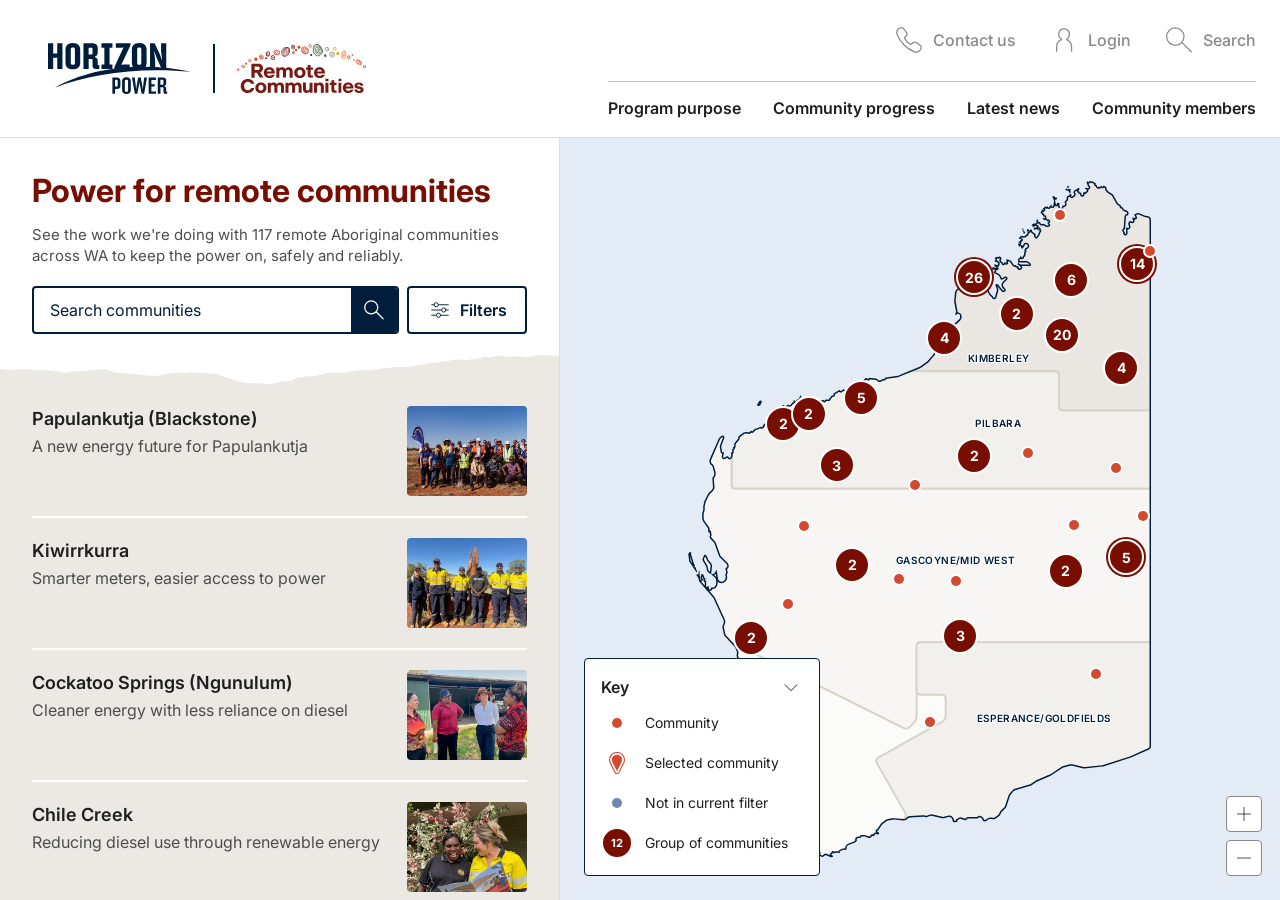
==== commit a93a5c61: "Use Mid 1 dots for unselected communities in v2 In prototype-v2 the unselected community is a 14px M" ====
--- a/prototype-v2/index.html
+++ b/prototype-v2/index.html
@@ -81,8 +81,8 @@
           <span>Key</span><svg class="icon" aria-hidden="true"><use href="#i-chevron-down"/></svg>
         </button>
         <ul id="legend-list">
-          <li><span class="m"><img src="images/design/key-pin.svg" alt=""></span>Community</li>
-          <li><span class="m"><img src="images/design/key-pin-story.svg" alt=""></span>Community with a story</li>
+          <li><span class="m"><img src="images/design/map-dot.svg" alt=""></span>Community</li>
+          <li><span class="m"><img src="images/design/key-pin-story.svg" alt=""></span>Selected community</li>
           <li><span class="m"><img src="images/design/map-dot-faded.svg" alt=""></span>Not in current filter</li>
           <li><span class="m"><span class="cluster">12</span></span>Group of communities</li>
         </ul>
--- a/prototype-v2/css/styles.css
+++ b/prototype-v2/css/styles.css
@@ -466,7 +466,7 @@
 .marker.pin .marker-art { width: 26px; height: 26px; }
 .marker.pin-large { width: 42px; height: 42px; }
 .marker.pin-large .marker-art { width: 23.4px; height: 32.47px; }
-.marker.faded .marker-art { width: 14px; height: 14px; }
+.marker.faded .marker-art, .marker.dot .marker-art { width: 14px; height: 14px; } /* version 2: the unselected community is a Mid 1 dot */
 .marker.selected { z-index: 3; }
 /* --gap is the space between the marker's centre and its name: the pin's half-width, or the large pin's plus 3px. */
 .marker-label {
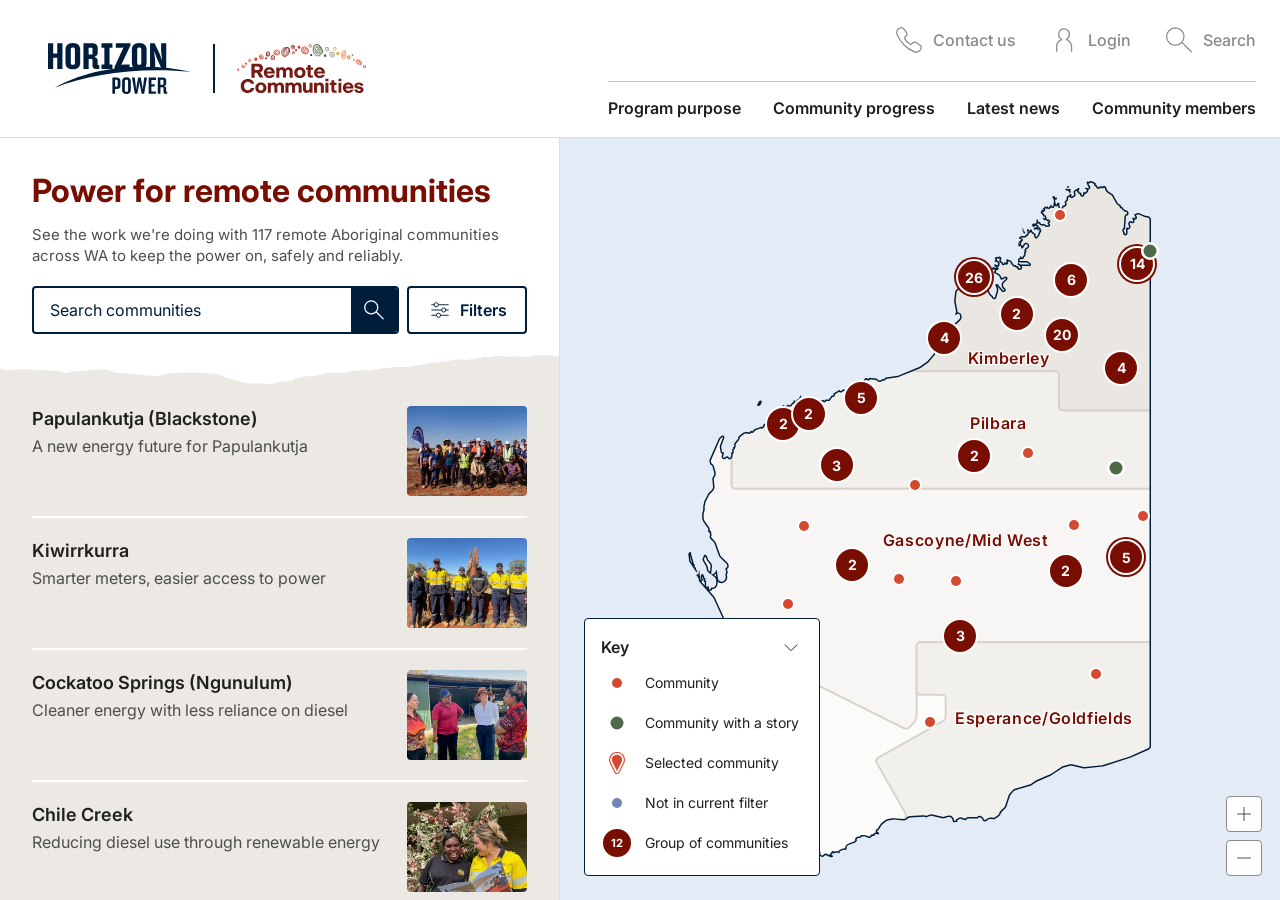
==== commit be4d801d: "Make story nodes larger bush green dots In prototype-v2 a community with a story is an 18px bush gre" ====
--- a/prototype-v2/index.html
+++ b/prototype-v2/index.html
@@ -82,6 +82,7 @@
         </button>
         <ul id="legend-list">
           <li><span class="m"><img src="images/design/map-dot.svg" alt=""></span>Community</li>
+          <li><span class="m"><img src="images/design/map-dot-story.svg" alt=""></span>Community with a story</li>
           <li><span class="m"><img src="images/design/key-pin-story.svg" alt=""></span>Selected community</li>
           <li><span class="m"><img src="images/design/map-dot-faded.svg" alt=""></span>Not in current filter</li>
           <li><span class="m"><span class="cluster">12</span></span>Group of communities</li>
--- a/prototype-v2/css/styles.css
+++ b/prototype-v2/css/styles.css
@@ -338,6 +338,8 @@
 
 .about { padding: 35px 57px 37px; display: flex; flex-direction: column; gap: 16px; }
 .facts { display: grid; grid-template-columns: minmax(0, 1fr) minmax(0, 1fr); gap: 16px; }
+/* The details sit under the name, above the band (client edit); the band holds only the works. */
+.profile-name .facts { margin-top: 16px; }
 .fact { display: flex; flex-direction: column; gap: 2px; }
 .fact span { font-size: 14px; line-height: 20px; color: var(--navy); }
 .fact strong { font-size: 18px; font-weight: 600; line-height: 24px; color: var(--red); }
@@ -449,7 +451,7 @@
 }
 .region-label {
   position: absolute; transform: translate(-50%, -50%);
-  font-size: 10px; font-weight: 600; letter-spacing: .04em; color: var(--navy); white-space: nowrap; text-transform: uppercase;
+  font-size: 16px; font-weight: 600; letter-spacing: .04em; color: var(--red); white-space: nowrap; /* sentence case, as typed, 16px like the community names and Desert/Dark (client edits; was 10px navy all caps) */
 }
 
 .markers { position: absolute; inset: 0; pointer-events: none; }
@@ -466,7 +468,11 @@
 .marker.pin .marker-art { width: 26px; height: 26px; }
 .marker.pin-large { width: 42px; height: 42px; }
 .marker.pin-large .marker-art { width: 23.4px; height: 32.47px; }
-.marker.faded .marker-art, .marker.dot .marker-art { width: 14px; height: 14px; } /* version 2: the unselected community is a Mid 1 dot */
+.marker.faded .marker-art, .marker.dot .marker-art { width: 14px; height: 14px; }
+/* A community with a story: a larger bush green (#4C6A48) dot (client edit), its name a little further out. */
+.marker.dot-story .marker-art { width: 18px; height: 18px; }
+.marker.dot-story .marker-label { --gap: 16px; --corner: 7px; }
+.marker.dot-story .tooltip { bottom: calc(50% + 17px); } /* version 2: the unselected community is a Mid 1 dot */
 .marker.selected { z-index: 3; }
 /* --gap is the space between the marker's centre and its name: the pin's half-width, or the large pin's plus 3px. */
 .marker-label {
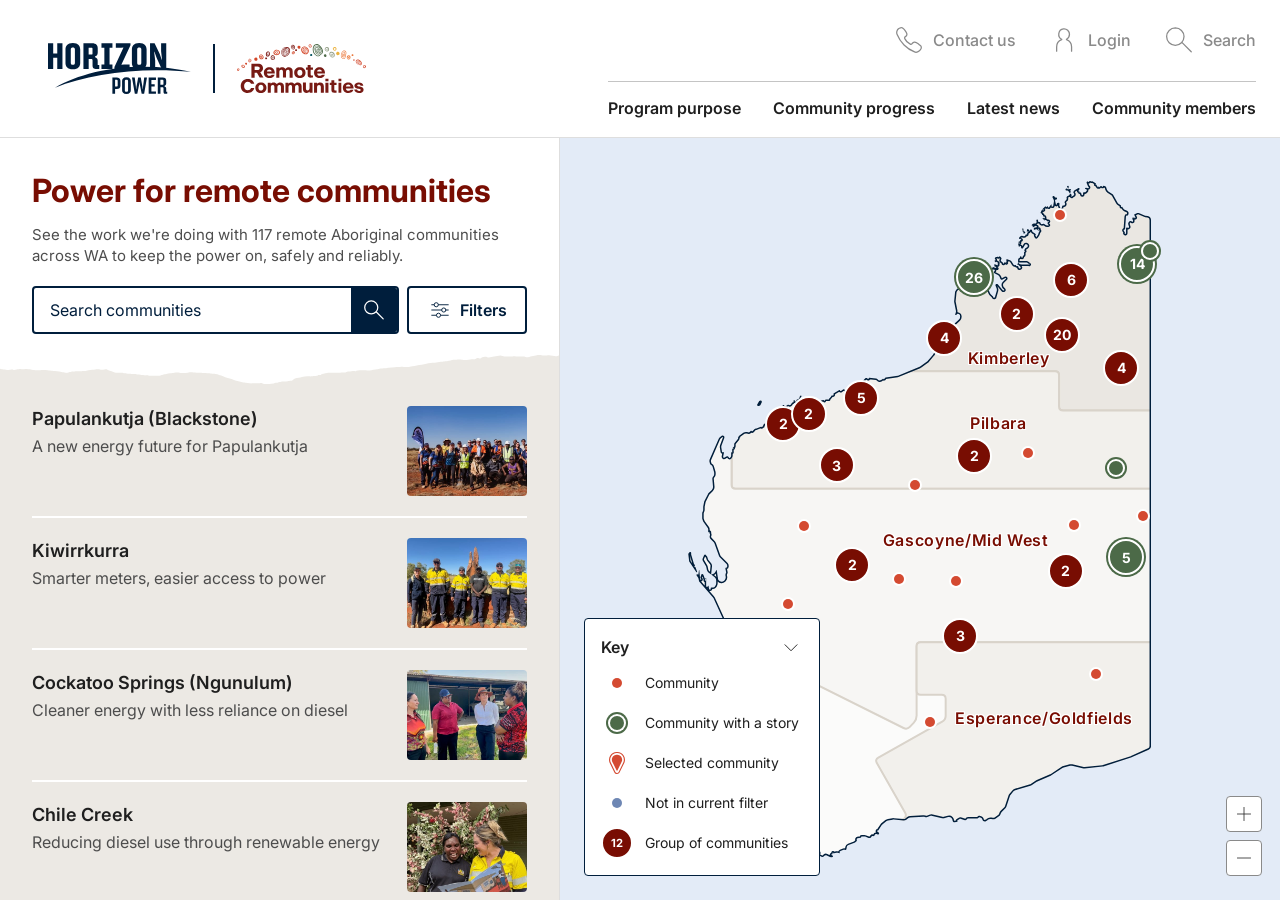
==== commit b32c0c92: "Add Horizon Power favicon Launch page and version 2 link HP's favicon (own copies), which also stops" ====
--- a/prototype-v2/index.html
+++ b/prototype-v2/index.html
@@ -3,6 +3,7 @@
 <head>
   <meta charset="utf-8">
   <meta name="viewport" content="width=device-width, initial-scale=1">
+  <link rel="icon" href="images/favicon.ico" sizes="48x48 32x32 16x16">
   <title>Remote Communities Map · Prototype</title>
   <link rel="preconnect" href="https://fonts.googleapis.com">
   <link rel="preconnect" href="https://fonts.gstatic.com" crossorigin>
--- a/prototype-v2/css/styles.css
+++ b/prototype-v2/css/styles.css
@@ -34,6 +34,7 @@
   --red-mid: #d44a31;    /* desert/mid 1 */
   --red-tint: #fef1e7;   /* in-progress and planned fills (no style name in Figma) */
   --navy: #001e3c;       /* sky/dark, core/navy */
+  --bush: #4c6a48; /* bush green: high content (story) nodes, their selected pin and highlighted name (client edit) */
   --orange: #c54630;     /* core/orange: the design system's primary button colour */
   --sand: #f7f6f4;       /* desert/neutral 20: panel background */
   --sand-dark: #ece9e4;  /* desert/neutral 50: bands and photo placeholders */
@@ -253,9 +254,23 @@
 .filters-head h2 button { display: grid; }
 .filters-head .icon { width: 24px; height: 24px; }
 .text-link { font-size: 14px; font-weight: 500; color: var(--grey-700); text-decoration: underline; }
-.filters-body { flex: 1; padding: 24px 32px; display: flex; flex-direction: column; gap: 24px; }
+.filters-body { flex: 1; padding: 24px 32px; display: flex; flex-direction: column; gap: 12px; }
 .filter-group { display: flex; flex-direction: column; gap: 8px; border: 0; margin: 0; padding: 0; }
-.filter-group legend { font-size: 15px; font-weight: 600; padding: 0; margin-bottom: 8px; }
+.filter-group h3 { font-size: inherit; margin: 0; }
+.group-body { display: flex; flex-direction: column; gap: 8px; }
+.group-body[hidden] { display: none; }
+/* Folded-up filter groups (client edit): one big touch target per group, with a count of what's chosen and a chevron. */
+.group-toggle {
+  display: flex; align-items: center; gap: 12px; width: 100%; min-height: 56px; padding: 12px 12px 12px 20px;
+  border: 1px solid var(--grey-500); border-radius: var(--radius); background: var(--white); text-align: left;
+}
+.group-toggle .label { flex: 1; font-size: 16px; font-weight: 600; }
+.group-toggle .count { font-size: 14px; font-weight: 600; color: var(--white); background: var(--grey-900); border-radius: 12px; padding: 1px 10px; }
+.group-toggle .icon { width: 24px; height: 24px; transition: transform .2s ease; }
+.group-toggle[aria-expanded="true"] .icon { transform: rotate(180deg); }
+.group-toggle[aria-expanded="true"] { border-color: var(--grey-900); }
+.group-toggle[aria-expanded="true"] + .group-body, .filter-group h3 + .group-body:not([hidden]) { margin-top: 8px; }
+@media (prefers-reduced-motion: reduce) { .group-toggle .icon { transition: none; } }
 .tile {
   display: flex; align-items: center; gap: 12px;
   width: 100%; min-height: 56px; padding: 12px 20px 12px 12px;
@@ -369,14 +384,11 @@
 .section-head a { font-size: 14px; font-weight: 500; line-height: 1.45; color: var(--navy); text-decoration: none; }
 .photos { display: grid; grid-template-columns: repeat(3, 1fr); gap: 8px; }
 .photos .placeholder { aspect-ratio: 1; }
-.photos .more { font-weight: 600; }
 .before-after { display: grid; grid-template-columns: 1fr 1fr; gap: 8px; }
 .before-after .placeholder { aspect-ratio: 244 / 171; }
 .before-after .caption { margin-top: 6px; }
 
 .works { display: flex; flex-direction: column; gap: 2px; } /* the same 2px as a fact's label and value */
-/* The "Works" heading is an eyebrow like the facts' labels (Region, Service provider). */
-.works > h3 { margin: 0; font-size: 14px; font-weight: 400; line-height: 20px; color: var(--navy); }
 .work-list { list-style: none; margin: 0; padding: 0; display: flex; flex-direction: column; gap: 4px; }
 .work-item { display: flex; align-items: center; gap: 16px; padding: 12px 16px; border-radius: var(--radius); }
 .work-item.completed { background: var(--red); color: var(--white); }
@@ -468,11 +480,12 @@
 .marker.pin .marker-art { width: 26px; height: 26px; }
 .marker.pin-large { width: 42px; height: 42px; }
 .marker.pin-large .marker-art { width: 23.4px; height: 32.47px; }
+.marker.pin-large.is-story .marker-art { width: 26px; height: 36.4px; } /* the green pin: teardrop, 2px white, 2px green (20 × 28 art, same centre) */
 .marker.faded .marker-art, .marker.dot .marker-art { width: 14px; height: 14px; }
 /* A community with a story: a larger bush green (#4C6A48) dot (client edit), its name a little further out. */
-.marker.dot-story .marker-art { width: 18px; height: 18px; }
-.marker.dot-story .marker-label { --gap: 16px; --corner: 7px; }
-.marker.dot-story .tooltip { bottom: calc(50% + 17px); } /* version 2: the unselected community is a Mid 1 dot */
+.marker.dot-story .marker-art { width: 22px; height: 22px; }
+.marker.dot-story .marker-label { --gap: 18px; --corner: 7px; }
+.marker.dot-story .tooltip { bottom: calc(50% + 19px); } /* version 2: the unselected community is a Mid 1 dot */
 .marker.selected { z-index: 3; }
 /* --gap is the space between the marker's centre and its name: the pin's half-width, or the large pin's plus 3px. */
 .marker-label {
@@ -498,6 +511,8 @@
 .marker:hover .marker-label, .marker:focus-visible .marker-label, .marker.selected .marker-label, .tooltip {
   background: var(--red); color: var(--white); font-family: "Inter", sans-serif; font-weight: 600; text-shadow: none;
 }
+/* High content (story) communities highlight in bush green instead (client edit). */
+.marker.is-story:hover .marker-label, .marker.is-story:focus-visible .marker-label, .marker.is-story.selected .marker-label, .marker.is-story .tooltip { background: var(--bush); }
 .marker:hover, .marker:focus-visible { z-index: 5; }
 .marker:not(.has-label):hover .tooltip, .marker:not(.has-label):focus-visible .tooltip, .marker.selected:not(.has-label) .tooltip { display: block; }
 .tooltip {
@@ -515,7 +530,7 @@
 }
 .marker.is-cluster { width: 36px; height: 36px; }
 .marker.is-cluster.faded .cluster { background: #6e87b4; }
-.marker.is-cluster.has-story .cluster { box-shadow: 0 0 0 2px var(--red); }
+.marker.is-cluster.has-story .cluster { background: var(--bush); box-shadow: 0 0 0 2px var(--bush); } /* a group with a story is bush green too (client edit) */
 .marker.is-cluster.faded.has-story .cluster { box-shadow: 0 0 0 2px #6e87b4; }
 
 .legend {
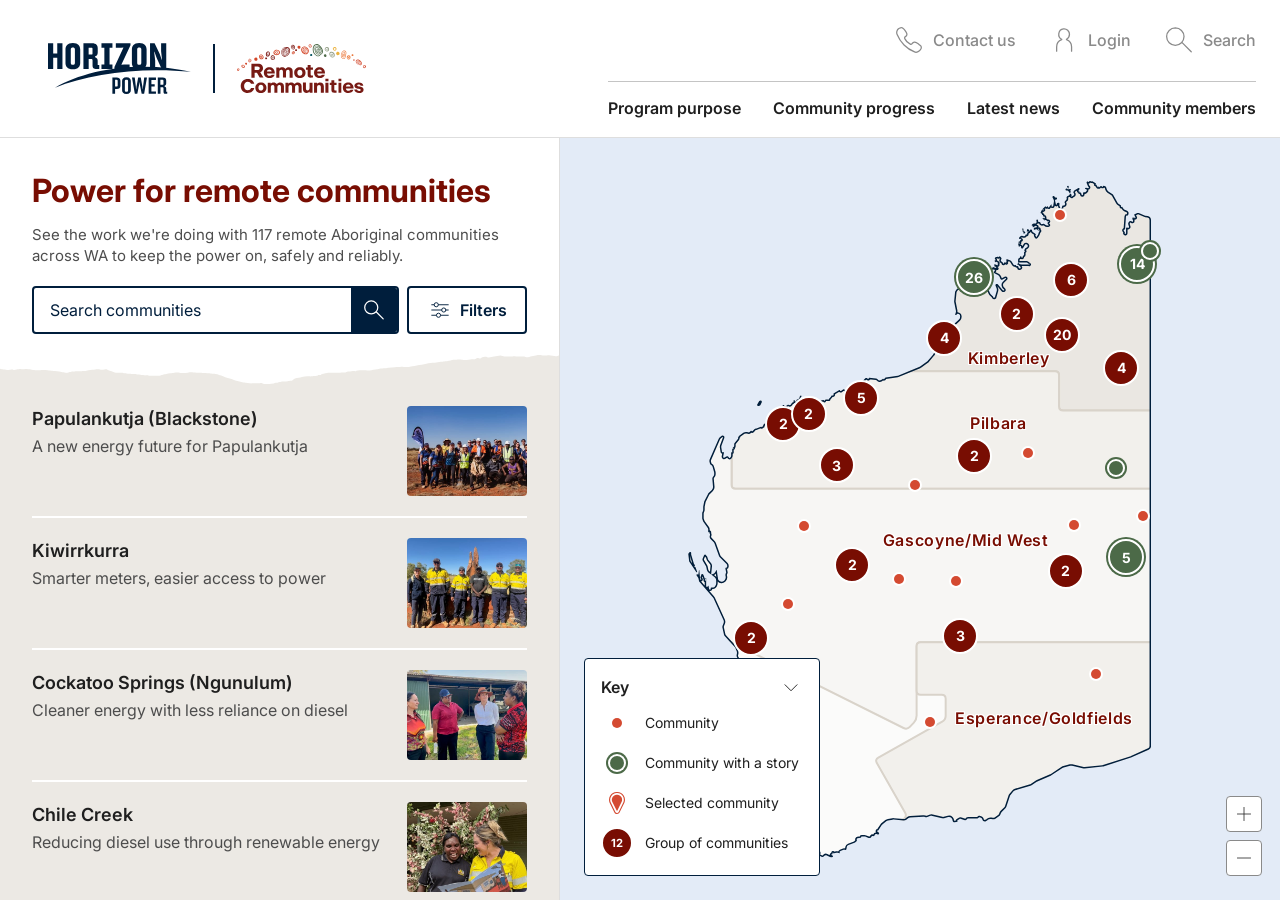
==== commit 8a8af6a0: "Hide communities outside the filter on the map Filtered-out communities and groups no longer show as" ====
--- a/prototype-v2/index.html
+++ b/prototype-v2/index.html
@@ -85,7 +85,6 @@
           <li><span class="m"><img src="images/design/map-dot.svg" alt=""></span>Community</li>
           <li><span class="m"><img src="images/design/map-dot-story.svg" alt=""></span>Community with a story</li>
           <li><span class="m"><img src="images/design/key-pin-story.svg" alt=""></span>Selected community</li>
-          <li><span class="m"><img src="images/design/map-dot-faded.svg" alt=""></span>Not in current filter</li>
           <li><span class="m"><span class="cluster">12</span></span>Group of communities</li>
         </ul>
       </div>
--- a/prototype-v2/css/styles.css
+++ b/prototype-v2/css/styles.css
@@ -481,7 +481,7 @@
 .marker.pin-large { width: 42px; height: 42px; }
 .marker.pin-large .marker-art { width: 23.4px; height: 32.47px; }
 .marker.pin-large.is-story .marker-art { width: 26px; height: 36.4px; } /* the green pin: teardrop, 2px white, 2px green (20 × 28 art, same centre) */
-.marker.faded .marker-art, .marker.dot .marker-art { width: 14px; height: 14px; }
+.marker.dot .marker-art { width: 14px; height: 14px; }
 /* A community with a story: a larger bush green (#4C6A48) dot (client edit), its name a little further out. */
 .marker.dot-story .marker-art { width: 22px; height: 22px; }
 .marker.dot-story .marker-label { --gap: 18px; --corner: 7px; }
@@ -505,7 +505,6 @@
 .marker-label.at-top-left { left: auto; right: calc(50% + var(--corner)); top: auto; bottom: calc(50% + var(--gap)); transform: none; }
 .marker-label.at-bottom-right { left: calc(50% + var(--corner)); top: calc(50% + var(--gap)); transform: none; }
 .marker-label.at-bottom-left { left: auto; right: calc(50% + var(--corner)); top: calc(50% + var(--gap)); transform: none; }
-.marker.faded .marker-label { color: #6e87b4; }
 /* Hover, focus and selection highlight the name where it already sits (the design's "Highlight" map label).
    Dots without a visible name get the tooltip, styled the same. */
 .marker:hover .marker-label, .marker:focus-visible .marker-label, .marker.selected .marker-label, .tooltip {
@@ -529,9 +528,7 @@
   font-family: "Inter", sans-serif; font-size: 14px; font-weight: 700;
 }
 .marker.is-cluster { width: 36px; height: 36px; }
-.marker.is-cluster.faded .cluster { background: #6e87b4; }
 .marker.is-cluster.has-story .cluster { background: var(--bush); box-shadow: 0 0 0 2px var(--bush); } /* a group with a story is bush green too (client edit) */
-.marker.is-cluster.faded.has-story .cluster { box-shadow: 0 0 0 2px #6e87b4; }
 
 .legend {
   position: absolute; z-index: 6; left: 24px; bottom: 24px; /* above the map pins and labels, hovered ones included */
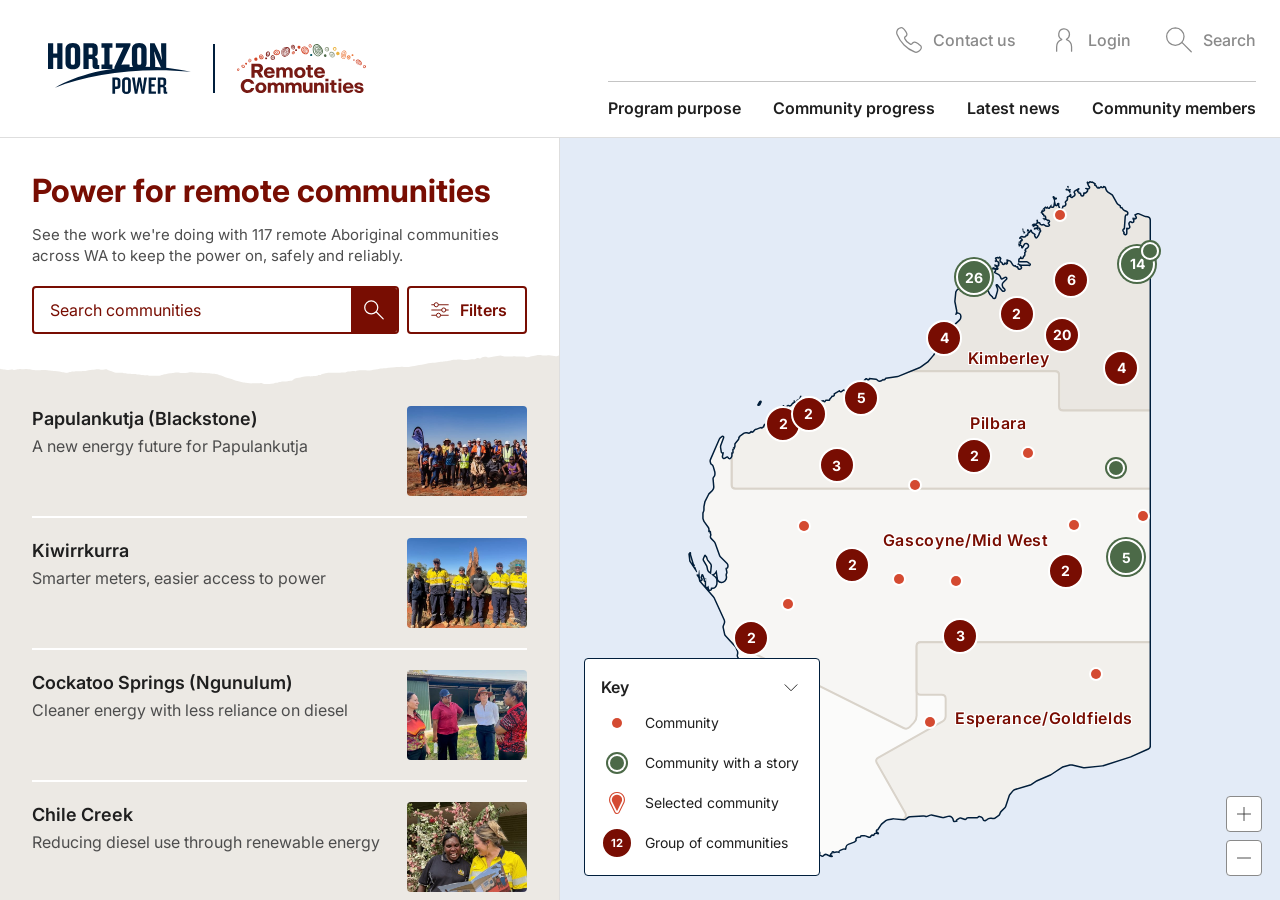
==== commit 406115ba: "Remove the info icon everywhere Drops the circled i from the What is ReGen explainers and the emerge" ====
--- a/prototype-v2/index.html
+++ b/prototype-v2/index.html
@@ -23,7 +23,6 @@
     <symbol id="i-call" viewBox="0 0 32 32"><path d="M7.39259 3.81478C7.91983 3.63033 8.48859 3.60925 9.02443 3.75619L9.25978 3.83236L9.28029 3.84017C9.70776 4.01788 10.1996 4.45464 10.6504 4.9222C11.1259 5.41529 11.6367 6.03034 12.1055 6.66341C12.574 7.29598 13.011 7.96025 13.334 8.55501C13.4953 8.85204 13.634 9.1414 13.7334 9.40755C13.8288 9.66282 13.9063 9.94422 13.9063 10.2094V10.2181C13.8988 10.7359 13.7452 11.241 13.4629 11.6752C13.1904 12.0943 12.8076 12.429 12.3584 12.6469C12.1873 12.7516 12.0388 12.8896 11.9209 13.0521C11.8005 13.2182 11.7146 13.4068 11.669 13.6068C11.6234 13.8068 11.6189 14.0144 11.6553 14.2162C11.6827 14.3675 11.7329 14.514 11.8038 14.6498L11.8819 14.7826L11.9268 14.8636C12.9437 17.0649 14.7011 18.8331 16.8838 19.8656L17.3252 20.0629L17.4219 20.1127C17.5504 20.1949 17.6944 20.2511 17.8448 20.2767C17.9949 20.3023 18.1487 20.2971 18.2969 20.2621C18.4453 20.227 18.5861 20.1619 18.709 20.0717C18.8317 19.9815 18.9348 19.8675 19.0127 19.7367L19.0293 19.7113C19.6668 18.7477 20.4497 18.1835 21.378 18.1C22.1613 18.0295 22.932 18.314 23.6573 18.7699L23.9659 18.975C24.7195 19.508 25.5147 20.0435 26.2627 20.642C26.3798 20.7356 26.5013 20.8284 26.6309 20.9271C26.7583 21.0241 26.8937 21.1262 27.0254 21.2328C27.287 21.4444 27.5619 21.6911 27.7872 21.9867C28.017 22.2882 28.1999 22.6473 28.2676 23.0795C28.3351 23.5105 28.2807 23.9711 28.1036 24.4672C27.684 25.5294 26.9943 26.439 26.1026 27.1176C25.2109 27.7961 24.1502 28.2182 23.0362 28.3383C22.4039 28.2445 21.9646 28.119 21.5391 27.9554C17.6059 26.3667 14.0439 24.0041 11.0577 21.0062C8.07136 18.0083 5.72294 14.4368 4.15333 10.5072C3.85658 9.86924 3.70222 9.17394 3.70412 8.47005C3.70611 7.75311 3.86848 7.04561 4.1797 6.39974C4.49097 5.75382 4.94337 5.18593 5.50294 4.73763C6.0568 4.29399 6.70243 3.97905 7.39259 3.81478Z" stroke-linecap="round" stroke-linejoin="round"/></symbol>
     <symbol id="i-email" viewBox="0 0 32 32"><path d="M3.86394 7.43354L15.3865 17.1486C15.7409 17.4474 16.2591 17.4474 16.6136 17.1486L28.1361 7.43354M3.62598 24.3288L13.6204 16.0002M28.3741 24.3288L18.3796 16.0002M5.52967 25.5186H26.4704C27.5217 25.5186 28.3741 24.6663 28.3741 23.615V8.38539C28.3741 7.334 27.5217 6.48169 26.4704 6.48169H5.52967C4.47829 6.48169 3.62598 7.334 3.62598 8.38539V23.615C3.62598 24.6663 4.47829 25.5186 5.52967 25.5186Z"/></symbol>
     <symbol id="i-play" viewBox="0 0 32 32"><path d="M16 28.25C9.22121 28.25 3.75 22.7444 3.75 16C3.75 9.22121 9.25562 3.75 16 3.75C22.7444 3.75 28.25 9.25562 28.25 16C28.25 22.7444 22.7444 28.25 16 28.25ZM20.3701 16.3441L13.4192 20.3357C13.2816 20.4389 13.1784 20.4389 13.1096 20.4389C12.9375 20.4389 12.9375 20.1636 12.9375 20.0604V11.8364C12.9375 11.802 12.9375 11.4579 13.1096 11.4579C13.144 11.4579 13.2128 11.4579 13.3504 11.5611L20.611 15.7591C20.6454 15.7935 20.783 15.8968 20.7486 15.9656C20.7486 16 20.7142 16.1376 20.3701 16.3441Z"/></symbol>
-    <symbol id="i-info" viewBox="0 0 32 32"><path d="M16 3.625C22.8345 3.625 28.375 9.16548 28.375 16C28.375 22.8345 22.8345 28.375 16 28.375C9.16548 28.375 3.625 22.8345 3.625 16C3.625 9.16548 9.16548 3.625 16 3.625Z"/><path d="M16 12V23.5" stroke-linecap="round"/><path d="M16 8.19995V8.89995" stroke-width="1.6" stroke-linecap="round"/></symbol>
     <symbol id="i-arrow-right" viewBox="0 0 32 32"><path d="M5.75 15.5H26.25" stroke-linecap="round"/><path d="M19.75 9L26.25 15.4968L19.75 22" stroke-linecap="round" stroke-linejoin="round"/></symbol>
     <symbol id="i-pin" viewBox="0 0 32 32"><path d="M16 3.83008C17.8137 3.83011 19.5535 4.55052 20.8359 5.83301C22.1184 7.11551 22.8389 8.85525 22.8389 10.669C22.8388 14.5067 21.0355 18.9238 19.1787 22.4385C18.2568 24.1836 17.3347 25.6833 16.6426 26.7461C16.3957 27.1253 16.1762 27.4475 15.999 27.7061C15.822 27.4476 15.6041 27.1249 15.3574 26.7461C14.6653 25.6833 13.7423 24.1837 12.8203 22.4385C10.9635 18.9238 9.16117 14.5066 9.16113 10.669C9.16113 8.85519 9.88155 7.11552 11.1641 5.83301C12.4466 4.55049 14.1863 3.83008 16 3.83008Z" stroke-linejoin="round"/><path d="M16 7.02881C18.0102 7.02881 19.6404 8.6583 19.6406 10.6685C19.6406 12.6788 18.0103 14.3091 16 14.3091C13.9899 14.3089 12.3604 12.6787 12.3604 10.6685C12.3606 8.65842 13.99 7.029 16 7.02881Z"/></symbol>
     <symbol id="i-menu" viewBox="0 0 32 32"><path d="M26 8H6M26 16H6M26 24H6" stroke-linecap="round"/></symbol>
--- a/prototype-v2/css/styles.css
+++ b/prototype-v2/css/styles.css
@@ -149,19 +149,24 @@
    2px when active. Its one border wraps the search button too (user's choice), so field and button read as one control. */
 .search-field {
   position: relative; display: flex; height: 48px; min-width: 0;
-  border: 2px solid var(--navy); border-radius: var(--radius); background: var(--white); /* 2px to match the Filters button (client edit) */
-}
-.search-field:focus-within { box-shadow: 0 0 0 1px var(--navy); } /* the border grows by 1px when active */
+  border: 2px solid var(--red); border-radius: var(--radius); background: var(--white); /* Desert/Dark again (client edit, was navy); 2px to match the Filters button (client edit) */
+}
+.search-field:focus-within { box-shadow: 0 0 0 1px var(--red); } /* the border grows by 1px when active */
 .search-field input {
   flex: 1; min-width: 0; border: 0; border-radius: var(--radius) 0 0 var(--radius); background: none;
-  padding: 12px 16px; font: inherit; font-size: 16px; font-weight: 400; line-height: 22px; color: var(--navy);
+  padding: 12px 16px; font: inherit; font-size: 16px; font-weight: 400; line-height: 22px; color: var(--red);
+}
+/* The browser's own clear (x) button is blue; redraw it as a flat Desert/Dark cross (client edit). */
+.search-field input::-webkit-search-cancel-button {
+  -webkit-appearance: none; appearance: none; cursor: pointer; width: 16px; height: 16px; margin: 0 4px 0 8px;
+  background: url("data:image/svg+xml,%3Csvg xmlns='http://www.w3.org/2000/svg' viewBox='0 0 16 16' fill='none' stroke='%23780d02' stroke-width='2' stroke-linecap='round'%3E%3Cpath d='M3 3l10 10M13 3L3 13'/%3E%3C/svg%3E") center / 16px 16px no-repeat;
 }
 .search-field input:focus-visible { outline: none; } /* the field's active border shows focus instead */
-.search-field input::placeholder { color: var(--navy); opacity: 1; }
+.search-field input::placeholder { color: var(--red); opacity: 1; }
 .search-field > button {
   width: 46px; flex-shrink: 0;
   display: grid; place-items: center;
-  background: var(--navy); color: var(--white); /* Core/Navy, like the field's border (client edit) */
+  background: var(--red); color: var(--white); /* Desert/Dark, like the field's border (client edit) */
   border-radius: 0 2px 2px 0; /* sits just inside the field's 4px corners and 2px border */
 }
 .search-field > button .icon { width: 24px; height: 24px; stroke-width: 1.667; } /* icon buttons: 24px icon, 12px padding */
@@ -172,11 +177,10 @@
    orange outline with orange text, darkening the same way (the design system's theme buttons do this on hover). */
 .home .btn-primary, .filters .btn-primary { background: var(--orange); color: var(--white); }
 .home .btn-primary:hover, .filters .btn-primary:hover { background: var(--red); }
-.search-field > button:hover { background: var(--red); } /* darkens to Desert/Dark like the other buttons */
-.home .btn-secondary { border-color: var(--navy); color: var(--navy); } /* Filters is navy to go with the search field (client edit) */
-.home .btn-secondary:hover { border-color: var(--red); color: var(--red); }
-.home .search .btn-secondary .count { background: var(--navy); }
-.home .search .btn-secondary:hover .count { background: var(--red); }
+.search-field > button:hover { background: var(--orange); } /* lightens to Core/Orange on hover, as the button is already Desert/Dark */
+.home .btn-secondary { border-color: var(--red); color: var(--red); } /* Filters is Desert/Dark to go with the search field (client edit, was navy) */
+.home .btn-secondary:hover { background: var(--red-tint); }
+.home .search .btn-secondary .count { background: var(--red); }
 .search .btn-secondary .count {
   display: inline-grid; place-items: center; min-width: 22px; height: 22px; padding: 0 6px;
   border-radius: 11px; background: var(--grey-900); color: var(--white); font-size: 12px;
@@ -257,7 +261,7 @@
 .filters-body { flex: 1; padding: 24px 32px; display: flex; flex-direction: column; gap: 12px; }
 .filter-group { display: flex; flex-direction: column; gap: 8px; border: 0; margin: 0; padding: 0; }
 .filter-group h3 { font-size: inherit; margin: 0; }
-.group-body { display: flex; flex-direction: column; gap: 8px; }
+.group-body { display: flex; flex-direction: column; gap: 8px; margin-left: 24px; } /* indented so the options read as children of their heading */
 .group-body[hidden] { display: none; }
 /* Folded-up filter groups (client edit): one big touch target per group, with a count of what's chosen and a chevron. */
 .group-toggle {
@@ -265,26 +269,30 @@
   border: 1px solid var(--grey-500); border-radius: var(--radius); background: var(--white); text-align: left;
 }
 .group-toggle .label { flex: 1; font-size: 16px; font-weight: 600; }
-.group-toggle .count { font-size: 14px; font-weight: 600; color: var(--white); background: var(--grey-900); border-radius: 12px; padding: 1px 10px; }
+.group-toggle .count { font-size: 14px; font-weight: 600; color: var(--white); background: var(--red); border-radius: 12px; padding: 1px 10px; }
 .group-toggle .icon { width: 24px; height: 24px; transition: transform .2s ease; }
 .group-toggle[aria-expanded="true"] .icon { transform: rotate(180deg); }
-.group-toggle[aria-expanded="true"] { border-color: var(--grey-900); }
+/* An open group takes the brand colour: a Desert/Dark outline on the pale fill the works use. */
+.group-toggle[aria-expanded="true"] { border: 2px solid var(--red); padding: 11px 11px 11px 19px; background: var(--red-tint); color: var(--red); }
 .group-toggle[aria-expanded="true"] + .group-body, .filter-group h3 + .group-body:not([hidden]) { margin-top: 8px; }
 @media (prefers-reduced-motion: reduce) { .group-toggle .icon { transition: none; } }
+/* Filter options follow the works blocks (client edit): outlined when off (like planned), Desert/Dark with white text when on (like
+   completed), a pale fill on hover. */
 .tile {
   display: flex; align-items: center; gap: 12px;
-  width: 100%; min-height: 56px; padding: 12px 20px 12px 12px;
-  border: 1px solid var(--grey-500); border-radius: var(--radius);
-  background: var(--white); text-align: left;
-}
+  width: 100%; min-height: 56px; padding: 11px 19px 11px 11px;
+  border: 1px solid var(--red-mid); border-radius: var(--radius);
+  background: var(--white); color: var(--red); text-align: left;
+}
+.tile:hover { background: var(--red-tint); }
 .tile + .tile { margin-top: 8px; }
 .tile.no-icon { padding-left: 12px; }
 .tile .label { flex: 1; font-weight: 600; line-height: 22px; }
-.tile .count { font-size: 14px; color: var(--grey-700); }
-.tile .desc { display: block; font-weight: 400; font-size: 14px; line-height: 20px; color: var(--grey-700); margin-top: 2px; }
+.tile .count { font-size: 14px; color: var(--red); }
+.tile .desc { display: block; font-weight: 400; font-size: 14px; line-height: 20px; color: var(--red); margin-top: 2px; }
 .tile.medium { min-height: 72px; }
-.tile[aria-pressed="true"] { background: var(--grey-900); border-color: var(--grey-900); color: var(--white); }
-.tile[aria-pressed="true"] .count, .tile[aria-pressed="true"] .desc { color: var(--grey-200); }
+.tile[aria-pressed="true"] { background: var(--red); border-color: var(--red); color: var(--white); }
+.tile[aria-pressed="true"] .count, .tile[aria-pressed="true"] .desc { color: var(--white); }
 .show-more { align-self: flex-start; font-size: 14px; font-weight: 600; text-decoration: underline; margin-top: 8px; }
 .select { position: relative; display: flex; height: 48px; }
 .select select {
@@ -402,8 +410,7 @@
 .work-item strong { display: block; font-size: 16px; font-weight: 600; line-height: normal; }
 .work-item small { display: block; font-size: 14px; line-height: normal; }
 .explainer { padding: 18px 20px; border-radius: var(--radius); display: flex; flex-direction: column; gap: 10px; }
-.explainer h4 { display: flex; align-items: center; gap: 8px; margin: 0; font-size: 15px; font-weight: 600; line-height: 1.45; color: var(--red); }
-.explainer h4 .icon { width: 18px; height: 18px; stroke-width: 2.222; }
+.explainer h4 { margin: 0; font-size: 15px; font-weight: 600; line-height: 1.45; color: var(--red); }
 .explainer p { font-size: 14px; line-height: 1.45; }
 .explainer .link-arrow { gap: 6px; font-size: 14px; line-height: 1.45; color: var(--navy); }
 .explainer .link-arrow .icon { width: 16px; height: 16px; stroke-width: 2.5; }
@@ -420,8 +427,7 @@
 .contact .btn-primary:hover { background: var(--red); }
 .contact .btn-secondary { border-color: var(--orange); color: var(--orange); }
 .contact .btn-secondary:hover { border-color: var(--red); color: var(--red); }
-.contact .alert { display: flex; align-items: center; gap: 8px; margin-top: 16px; font-size: 14px; font-weight: 600; line-height: 20px; }
-.contact .alert .icon { width: 24px; height: 24px; stroke-width: 2; }
+.contact .alert { margin-top: 16px; font-size: 14px; font-weight: 600; line-height: 20px; }
 
 /* The nearby communities start 32px down, at every breakpoint (client edit). */
 .section.nearby-section { padding-top: 32px; }
